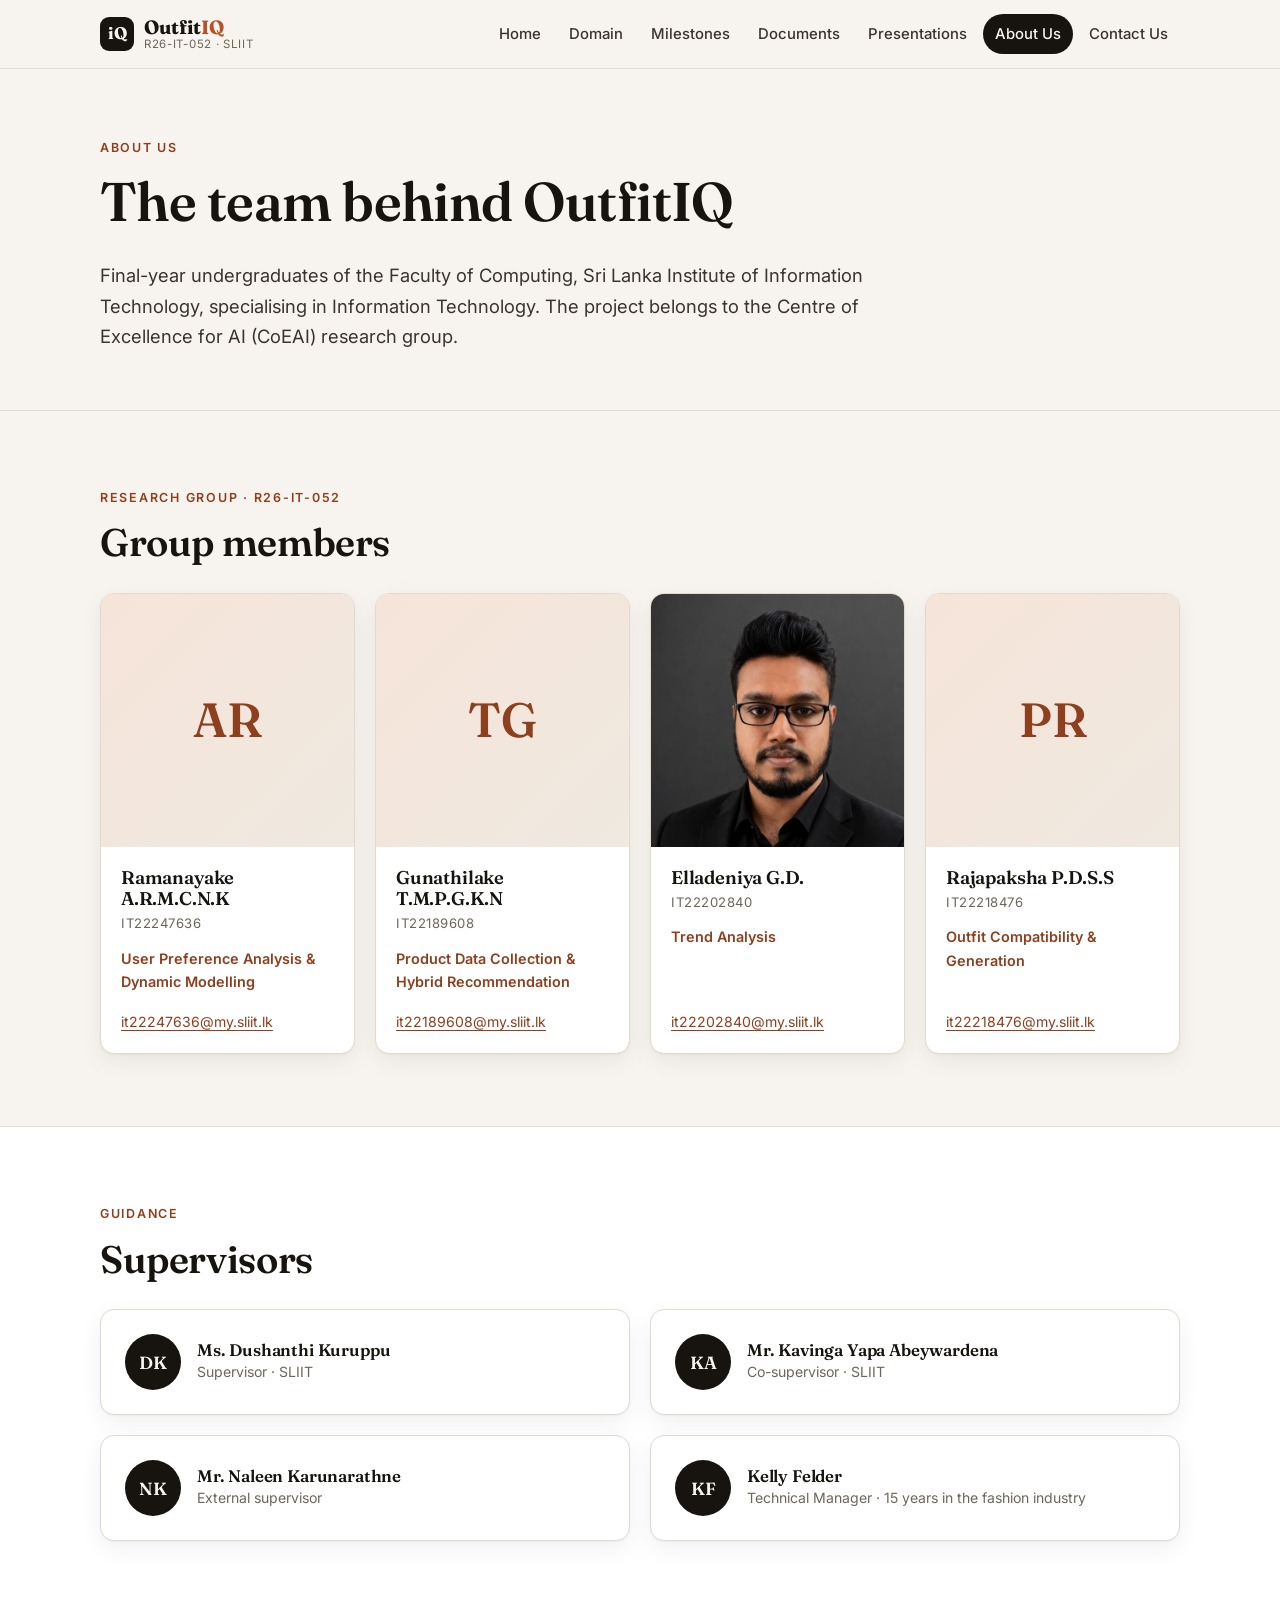
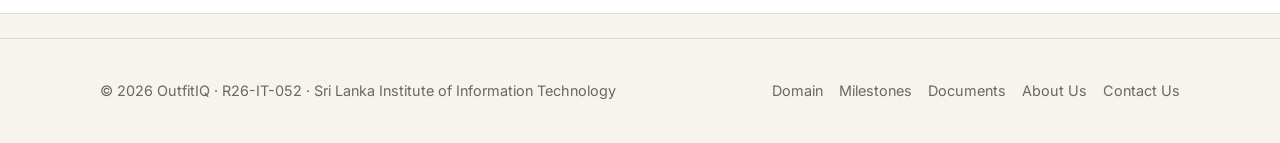
==== about.html @ b7eb4478 "Add OutfitIQ project website Static 7-page site for R26-IT-052: Home, Domain, Milestones, Documents," ====
<!doctype html>
<html lang="en">
<head>
  <meta charset="utf-8">
  <meta name="viewport" content="width=device-width, initial-scale=1">
  <title>About Us | OutfitIQ R26-IT-052</title>
  <meta name="description" content="The OutfitIQ research team (R26-IT-052) and supervisors at the Sri Lanka Institute of Information Technology.">
  <link rel="preconnect" href="https://fonts.googleapis.com">
  <link rel="preconnect" href="https://fonts.gstatic.com" crossorigin>
  <link href="https://fonts.googleapis.com/css2?family=Fraunces:ital,opsz,wght@0,9..144,500;0,9..144,600;0,9..144,700;1,9..144,500&family=Inter:wght@400;500;600&display=swap" rel="stylesheet">
  <link rel="stylesheet" href="assets/css/style.css">
</head>
<body>
  <a class="skip-link" href="#main">Skip to content</a>

  <header class="site-header">
    <nav class="container nav" aria-label="Main">
      <a class="brand" href="index.html">
        <span class="brand-mark" aria-hidden="true">iQ</span>
        <span class="brand-text"><span class="brand-name">Outfit<em>IQ</em></span><span class="brand-id">R26-IT-052 · SLIIT</span></span>
      </a>
      <button class="nav-toggle" type="button" aria-label="Open menu" aria-expanded="false" aria-controls="nav-links">
        <svg width="20" height="20" viewBox="0 0 24 24" fill="none" stroke="currentColor" stroke-width="2" stroke-linecap="round"><path d="M4 7h16M4 12h16M4 17h16"/></svg>
      </button>
      <ul class="nav-links" id="nav-links">
        <li><a href="index.html">Home</a></li>
        <li><a href="domain.html">Domain</a></li>
        <li><a href="milestones.html">Milestones</a></li>
        <li><a href="documents.html">Documents</a></li>
        <li><a href="presentations.html">Presentations</a></li>
        <li><a href="about.html" aria-current="page">About Us</a></li>
        <li><a href="contact.html">Contact Us</a></li>
      </ul>
    </nav>
  </header>

  <main id="main">
    <section class="page-hero">
      <div class="container">
        <span class="eyebrow">About us</span>
        <h1>The team behind OutfitIQ</h1>
        <p class="lead">Final-year undergraduates of the Faculty of Computing, Sri Lanka Institute of Information Technology, specialising in Information Technology. The project belongs to the Centre of Excellence for AI (CoEAI) research group.</p>
      </div>
    </section>

    <section class="section">
      <div class="container">
        <span class="eyebrow">Research group · R26-IT-052</span>
        <h2 style="margin-bottom:28px">Group members</h2>
        <div class="grid grid-4">
          <!-- To add a photo: put it in assets/img/team/ and replace the member-initials span with
               <img src="assets/img/team/FILE.jpg" alt="Photo of NAME" width="600" height="600" loading="lazy"> -->
          <article class="card member">
            <div class="member-photo"><span class="member-initials" aria-hidden="true">AR</span></div>
            <div class="member-body">
              <h3>Ramanayake A.R.M.C.N.K</h3>
              <span class="member-id">IT22247636</span>
              <span class="member-role">User Preference Analysis &amp; Dynamic Modelling</span>
              <a href="mailto:it22247636@my.sliit.lk">it22247636@my.sliit.lk</a>
            </div>
          </article>
          <article class="card member">
            <div class="member-photo"><span class="member-initials" aria-hidden="true">TG</span></div>
            <div class="member-body">
              <h3>Gunathilake T.M.P.G.K.N</h3>
              <span class="member-id">IT22189608</span>
              <span class="member-role">Product Data Collection &amp; Hybrid Recommendation</span>
              <a href="mailto:it22189608@my.sliit.lk">it22189608@my.sliit.lk</a>
            </div>
          </article>
          <article class="card member">
            <div class="member-photo"><img src="assets/img/team/it22202840.jpg" alt="Photo of G.D. Elladeniya" width="600" height="600" loading="lazy"></div>
            <div class="member-body">
              <h3>Elladeniya G.D.</h3>
              <span class="member-id">IT22202840</span>
              <span class="member-role">Trend Analysis</span>
              <a href="mailto:it22202840@my.sliit.lk">it22202840@my.sliit.lk</a>
            </div>
          </article>
          <article class="card member">
            <div class="member-photo"><span class="member-initials" aria-hidden="true">PR</span></div>
            <div class="member-body">
              <h3>Rajapaksha P.D.S.S</h3>
              <span class="member-id">IT22218476</span>
              <span class="member-role">Outfit Compatibility &amp; Generation</span>
              <a href="mailto:it22218476@my.sliit.lk">it22218476@my.sliit.lk</a>
            </div>
          </article>
        </div>
      </div>
    </section>

    <section class="section section-alt">
      <div class="container">
        <span class="eyebrow">Guidance</span>
        <h2 style="margin-bottom:28px">Supervisors</h2>
        <div class="grid grid-2">
          <div class="card supervisor">
            <span class="avatar" aria-hidden="true">DK</span>
            <div><h3>Ms. Dushanthi Kuruppu</h3><p>Supervisor · SLIIT</p></div>
          </div>
          <div class="card supervisor">
            <span class="avatar" aria-hidden="true">KA</span>
            <div><h3>Mr. Kavinga Yapa Abeywardena</h3><p>Co-supervisor · SLIIT</p></div>
          </div>
          <div class="card supervisor">
            <span class="avatar" aria-hidden="true">NK</span>
            <div><h3>Mr. Naleen Karunarathne</h3><p>External supervisor</p></div>
          </div>
          <div class="card supervisor">
            <span class="avatar" aria-hidden="true">KF</span>
            <div><h3>Kelly Felder</h3><p>Technical Manager · 15 years in the fashion industry</p></div>
          </div>
        </div>
      </div>
    </section>
  </main>

  <footer class="site-footer">
    <div class="container footer-grid">
      <div>© 2026 OutfitIQ · R26-IT-052 · Sri Lanka Institute of Information Technology</div>
      <ul class="footer-links">
        <li><a href="domain.html">Domain</a></li>
        <li><a href="milestones.html">Milestones</a></li>
        <li><a href="documents.html">Documents</a></li>
        <li><a href="about.html">About Us</a></li>
        <li><a href="contact.html">Contact Us</a></li>
      </ul>
    </div>
  </footer>

  <script src="assets/js/main.js"></script>
</body>
</html>
---- assets/css/style.css ----
/* OutfitIQ — R26-IT-052 project website */

:root {
  --paper: #f7f4ef;
  --paper-2: #efe9e0;
  --card: #ffffff;
  --ink: #17140f;
  --ink-2: #3a342c;
  --muted: #6e665b;
  --line: #e2dacd;
  --accent: #b4532a;
  --accent-ink: #8e3f1e;
  --accent-soft: #f6e4d9;
  --ok: #2f6b4a;
  --ok-soft: #e1efe6;
  --wait: #8a6a12;
  --wait-soft: #f6eccd;

  --serif: "Fraunces", Georgia, "Times New Roman", serif;
  --sans: "Inter", system-ui, -apple-system, "Segoe UI", Roboto, sans-serif;

  --radius: 14px;
  --shadow: 0 1px 2px rgba(23, 20, 15, .04), 0 8px 24px rgba(23, 20, 15, .06);
  --max: 1120px;
}

*, *::before, *::after { box-sizing: border-box; }

html { scroll-behavior: smooth; }

body {
  margin: 0;
  background: var(--paper);
  color: var(--ink);
  font-family: var(--sans);
  font-size: 16px;
  line-height: 1.65;
  -webkit-font-smoothing: antialiased;
}

img { max-width: 100%; display: block; }

a { color: var(--accent-ink); text-underline-offset: 3px; }
a:hover { color: var(--accent); }

h1, h2, h3, h4 {
  font-family: var(--serif);
  font-weight: 600;
  line-height: 1.15;
  letter-spacing: -.01em;
  margin: 0 0 .5em;
}
h1 { font-size: clamp(2.4rem, 6vw, 4.2rem); }
h2 { font-size: clamp(1.7rem, 3.4vw, 2.4rem); }
h3 { font-size: 1.25rem; }
p { margin: 0 0 1em; }

.container { width: 100%; max-width: var(--max); margin: 0 auto; padding: 0 20px; }

.skip-link {
  position: absolute; left: -999px; top: 8px;
  background: var(--ink); color: #fff; padding: 8px 14px; border-radius: 8px; z-index: 100;
}
.skip-link:focus { left: 8px; }

:focus-visible { outline: 2px solid var(--accent); outline-offset: 3px; border-radius: 4px; }

/* ---------- Header / nav ---------- */

.site-header {
  position: sticky; top: 0; z-index: 50;
  background: rgba(247, 244, 239, .9);
  backdrop-filter: saturate(140%) blur(10px);
  border-bottom: 1px solid var(--line);
}
.nav {
  display: flex; align-items: center; justify-content: space-between;
  height: 68px; gap: 16px;
}
.brand { display: flex; align-items: center; gap: 10px; text-decoration: none; color: var(--ink); }
.brand-mark {
  width: 34px; height: 34px; border-radius: 9px;
  background: var(--ink); color: var(--paper);
  display: grid; place-items: center;
  font-family: var(--serif); font-weight: 700; font-size: 1.05rem;
}
.brand-text { display: flex; flex-direction: column; line-height: 1.1; }
.brand-name { font-family: var(--serif); font-weight: 700; font-size: 1.2rem; }
.brand-name em { font-style: normal; color: var(--accent); }
.brand-id { font-size: .72rem; color: var(--muted); letter-spacing: .06em; }

.nav-links { display: flex; gap: 4px; list-style: none; margin: 0; padding: 0; }
.nav-links a {
  display: block; padding: 8px 12px; border-radius: 999px;
  color: var(--ink-2); text-decoration: none; font-size: .93rem; font-weight: 500;
}
.nav-links a:hover { background: var(--paper-2); color: var(--ink); }
.nav-links a[aria-current="page"] { background: var(--ink); color: var(--paper); }

.nav-toggle {
  display: none; background: none; border: 1px solid var(--line); border-radius: 10px;
  width: 42px; height: 42px; cursor: pointer; color: var(--ink);
}
.nav-toggle svg { margin: auto; }

@media (max-width: 920px) {
  .nav-toggle { display: grid; place-items: center; }
  .nav-links {
    position: absolute; top: 68px; left: 0; right: 0;
    flex-direction: column; gap: 2px; padding: 10px 16px 16px;
    background: var(--paper); border-bottom: 1px solid var(--line);
    display: none;
  }
  .nav-links.open { display: flex; }
  .nav-links a { padding: 12px 14px; border-radius: 10px; }
}

/* ---------- Generic sections ---------- */

main { display: block; }
.section { padding: 72px 0; }
.section-tight { padding: 48px 0; }
.section-alt { background: var(--card); border-top: 1px solid var(--line); border-bottom: 1px solid var(--line); }

.eyebrow {
  display: inline-block; font-size: .78rem; font-weight: 600; letter-spacing: .14em;
  text-transform: uppercase; color: var(--accent-ink); margin-bottom: 12px;
}
.lead { font-size: 1.15rem; color: var(--ink-2); max-width: 64ch; }
.muted { color: var(--muted); }

.page-hero { padding: 64px 0 40px; border-bottom: 1px solid var(--line); }
.page-hero h1 { font-size: clamp(2.2rem, 5vw, 3.4rem); }

.grid { display: grid; gap: 20px; }
.grid-2 { grid-template-columns: repeat(2, minmax(0, 1fr)); }
.grid-3 { grid-template-columns: repeat(3, minmax(0, 1fr)); }
.grid-4 { grid-template-columns: repeat(4, minmax(0, 1fr)); }
@media (max-width: 920px) { .grid-3, .grid-4 { grid-template-columns: repeat(2, minmax(0, 1fr)); } }
@media (max-width: 620px) { .grid-2, .grid-3, .grid-4 { grid-template-columns: 1fr; } }

.card {
  background: var(--card); border: 1px solid var(--line); border-radius: var(--radius);
  padding: 24px; box-shadow: var(--shadow);
}
.card h3 { margin-bottom: .4em; }
.card p:last-child { margin-bottom: 0; }

.btn {
  display: inline-flex; align-items: center; gap: 8px;
  padding: 12px 20px; border-radius: 999px; border: 1px solid var(--ink);
  background: var(--ink); color: var(--paper); text-decoration: none;
  font-weight: 600; font-size: .95rem; cursor: pointer; font-family: inherit;
}
.btn:hover { background: var(--accent); border-color: var(--accent); color: #fff; }
.btn-ghost { background: transparent; color: var(--ink); }
.btn-ghost:hover { background: var(--ink); border-color: var(--ink); color: var(--paper); }
.btn[aria-disabled="true"] {
  background: var(--paper-2); border-color: var(--line); color: var(--muted); cursor: not-allowed;
}

.badge {
  display: inline-block; padding: 3px 10px; border-radius: 999px;
  font-size: .75rem; font-weight: 600; letter-spacing: .02em;
}
.badge-ok { background: var(--ok-soft); color: var(--ok); }
.badge-wait { background: var(--wait-soft); color: var(--wait); }
.badge-accent { background: var(--accent-soft); color: var(--accent-ink); }

/* ---------- Home ---------- */

.hero { padding: 80px 0 64px; position: relative; overflow: hidden; }
.hero-grid { display: grid; grid-template-columns: 1.15fr .85fr; gap: 48px; align-items: center; }
.hero h1 { margin-bottom: .25em; }
.hero h1 em { font-style: italic; color: var(--accent); font-weight: 500; }
.hero-sub { font-family: var(--serif); font-size: 1.3rem; color: var(--ink-2); margin-bottom: 1em; max-width: 34ch; }
.hero-actions { display: flex; flex-wrap: wrap; gap: 12px; margin-top: 28px; }
.hero-meta { display: flex; flex-wrap: wrap; gap: 8px; margin-top: 24px; }

.engine-stack { display: grid; gap: 12px; }
.engine-pill {
  display: flex; align-items: center; gap: 14px;
  background: var(--card); border: 1px solid var(--line); border-radius: 16px;
  padding: 14px 16px; box-shadow: var(--shadow);
}
.engine-pill:nth-child(2) { margin-left: 28px; }
.engine-pill:nth-child(3) { margin-left: 56px; }
.engine-pill:nth-child(4) { margin-left: 28px; }
.engine-icon {
  flex: none; width: 44px; height: 44px; border-radius: 12px;
  display: grid; place-items: center; background: var(--accent-soft); color: var(--accent-ink);
}
.engine-pill strong { display: block; font-size: .98rem; }
.engine-pill span { font-size: .84rem; color: var(--muted); }

@media (max-width: 920px) {
  .hero-grid { grid-template-columns: 1fr; }
  .engine-pill:nth-child(n) { margin-left: 0; }
}

.stats { display: grid; grid-template-columns: repeat(4, minmax(0, 1fr)); gap: 0; border: 1px solid var(--line); border-radius: var(--radius); background: var(--card); overflow: hidden; }
.stat { padding: 24px; border-right: 1px solid var(--line); }
.stat:last-child { border-right: 0; }
.stat-value { font-family: var(--serif); font-size: 2.1rem; font-weight: 600; line-height: 1; }
.stat-label { font-size: .86rem; color: var(--muted); margin-top: 8px; }
@media (max-width: 820px) {
  .stats { grid-template-columns: repeat(2, minmax(0, 1fr)); }
  .stat:nth-child(2) { border-right: 0; }
  .stat:nth-child(-n+2) { border-bottom: 1px solid var(--line); }
}

.engine-card .num {
  font-family: var(--serif); font-size: .9rem; color: var(--accent-ink);
  font-weight: 600; margin-bottom: 10px; display: block;
}
.engine-card .owner { font-size: .84rem; color: var(--muted); border-top: 1px solid var(--line); padding-top: 12px; margin-top: 16px; }

.figure { background: var(--card); border: 1px solid var(--line); border-radius: var(--radius); padding: 16px; box-shadow: var(--shadow); }
.figure img { width: 100%; height: auto; border-radius: 8px; }
.figure figcaption { font-size: .86rem; color: var(--muted); margin-top: 10px; text-align: center; }
.figure a { display: block; }

/* ---------- Domain ---------- */

.domain-layout { display: grid; grid-template-columns: 220px minmax(0, 1fr); gap: 48px; }
.toc { position: sticky; top: 92px; align-self: start; }
.toc ol { list-style: none; margin: 0; padding: 0; border-left: 2px solid var(--line); }
.toc a {
  display: block; padding: 7px 0 7px 16px; margin-left: -2px; border-left: 2px solid transparent;
  color: var(--muted); text-decoration: none; font-size: .93rem;
}
.toc a:hover, .toc a.active { color: var(--ink); border-left-color: var(--accent); }
@media (max-width: 920px) {
  .domain-layout { grid-template-columns: minmax(0, 1fr); gap: 24px; }
  .toc { position: static; }
  .toc ol { display: flex; flex-wrap: wrap; gap: 8px; border-left: 0; }
  .toc a { border: 1px solid var(--line); border-radius: 999px; padding: 6px 14px; margin: 0; background: var(--card); }
}

.domain-section { padding: 8px 0 48px; scroll-margin-top: 90px; }
.domain-section + .domain-section { border-top: 1px solid var(--line); padding-top: 48px; }
.domain-section h2 { display: flex; align-items: baseline; gap: 14px; }
.domain-section h2 .idx { font-size: 1rem; color: var(--accent-ink); font-family: var(--sans); font-weight: 600; }
.domain-section h3 { margin-top: 1.4em; }

.callout {
  border-left: 3px solid var(--accent); background: var(--accent-soft);
  padding: 18px 22px; border-radius: 0 var(--radius) var(--radius) 0; margin: 20px 0;
}
.callout p:last-child { margin-bottom: 0; }

.formula {
  font-family: "Cambria Math", "Times New Roman", serif; font-size: 1.05rem;
  background: var(--paper-2); border: 1px solid var(--line); border-radius: 10px;
  padding: 12px 16px; margin: 12px 0 16px; overflow-x: auto; white-space: nowrap;
}

.table-wrap { overflow-x: auto; border: 1px solid var(--line); border-radius: var(--radius); background: var(--card); margin: 16px 0; }
table { width: 100%; border-collapse: collapse; font-size: .93rem; }
th, td { text-align: left; padding: 12px 16px; border-bottom: 1px solid var(--line); vertical-align: top; }
th { background: var(--paper-2); font-weight: 600; font-size: .84rem; text-transform: uppercase; letter-spacing: .04em; color: var(--ink-2); }
tr:last-child td { border-bottom: 0; }
td.num { font-variant-numeric: tabular-nums; font-weight: 600; white-space: nowrap; }

.list-check { list-style: none; padding: 0; margin: 0 0 1em; }
.list-check li { position: relative; padding-left: 28px; margin-bottom: 10px; }
.list-check li::before {
  content: ""; position: absolute; left: 4px; top: .55em; width: 9px; height: 9px;
  border-radius: 50%; background: var(--accent);
}

.tech-group h3 { font-size: 1rem; font-family: var(--sans); font-weight: 600; margin-bottom: 10px; }
.chips { display: flex; flex-wrap: wrap; gap: 8px; }
.chip {
  padding: 6px 12px; border-radius: 999px; border: 1px solid var(--line);
  background: var(--card); font-size: .86rem;
}

.refs { font-size: .88rem; color: var(--ink-2); padding-left: 1.4em; }
.refs li { margin-bottom: 8px; }

/* ---------- Milestones ---------- */

.ms-layout { display: grid; grid-template-columns: minmax(0, 1fr) 280px; gap: 48px; align-items: start; }
@media (max-width: 920px) { .ms-layout { grid-template-columns: 1fr; } }

.picker { display: flex; flex-wrap: wrap; align-items: center; gap: 12px; margin-bottom: 28px; }
.picker label { font-weight: 600; }
.select {
  appearance: none; -webkit-appearance: none;
  font: inherit; font-weight: 500; color: var(--ink);
  padding: 12px 44px 12px 16px; min-width: 280px; max-width: 100%;
  border: 1px solid var(--ink); border-radius: 12px; background-color: var(--card);
  background-image: url("data:image/svg+xml,%3Csvg xmlns='http://www.w3.org/2000/svg' width='12' height='8' viewBox='0 0 12 8'%3E%3Cpath d='M1 1l5 5 5-5' fill='none' stroke='%2317140f' stroke-width='2'/%3E%3C/svg%3E");
  background-repeat: no-repeat; background-position: right 16px center; cursor: pointer;
}

.milestone-panel[hidden] { display: none; }
.milestone-panel .card { padding: 32px; }
.ms-head { display: flex; flex-wrap: wrap; justify-content: space-between; gap: 16px; align-items: flex-start; margin-bottom: 20px; }
.ms-facts { display: grid; grid-template-columns: repeat(3, minmax(0, 1fr)); gap: 12px; margin: 20px 0; }
.ms-fact { background: var(--paper); border: 1px solid var(--line); border-radius: 12px; padding: 14px 16px; }
.ms-fact dt { font-size: .78rem; color: var(--muted); text-transform: uppercase; letter-spacing: .06em; }
.ms-fact dd { margin: 4px 0 0; font-weight: 600; font-size: 1.05rem; }
@media (max-width: 620px) { .ms-facts { grid-template-columns: 1fr; } }

.timeline { list-style: none; padding: 0; margin: 0; position: relative; }
.timeline::before { content: ""; position: absolute; left: 11px; top: 6px; bottom: 6px; width: 2px; background: var(--line); }
.timeline li { position: relative; padding: 0 0 22px 40px; }
.timeline li::before {
  content: ""; position: absolute; left: 4px; top: 6px; width: 16px; height: 16px;
  border-radius: 50%; background: var(--card); border: 2px solid var(--line);
}
.timeline li.done::before { background: var(--ok); border-color: var(--ok); }
.timeline li.next::before { background: var(--accent); border-color: var(--accent); }
.timeline button {
  background: none; border: 0; padding: 0; font: inherit; font-weight: 600; color: var(--ink);
  cursor: pointer; text-align: left;
}
.timeline button:hover { color: var(--accent-ink); }
.timeline .when { display: block; font-size: .86rem; color: var(--muted); }

/* ---------- Documents / slides ---------- */

.doc-list { display: grid; gap: 12px; }
.doc {
  display: grid; grid-template-columns: auto minmax(0, 1fr) auto; gap: 18px; align-items: center;
  background: var(--card); border: 1px solid var(--line); border-radius: var(--radius); padding: 18px 20px;
}
.doc-icon {
  width: 46px; height: 46px; border-radius: 12px; display: grid; place-items: center;
  background: var(--paper-2); color: var(--ink-2);
}
.doc h3 { font-family: var(--sans); font-size: 1rem; font-weight: 600; margin: 0 0 2px; }
.doc p { margin: 0; font-size: .88rem; color: var(--muted); }
.doc-actions { display: flex; align-items: center; gap: 12px; }
.doc-actions .btn { padding: 9px 16px; font-size: .88rem; }
@media (max-width: 620px) {
  .doc { grid-template-columns: auto minmax(0, 1fr); }
  .doc-actions { grid-column: 1 / -1; justify-content: space-between; }
}

.group-title { display: flex; align-items: baseline; justify-content: space-between; gap: 12px; margin: 40px 0 16px; }
.group-title:first-child { margin-top: 0; }
.group-title h2 { font-size: 1.5rem; margin: 0; }

/* ---------- About ---------- */

.member { text-align: left; padding: 0; overflow: hidden; display: flex; flex-direction: column; }
.member-photo { aspect-ratio: 1 / 1; background: var(--paper-2); position: relative; }
.member-photo img { width: 100%; height: 100%; object-fit: cover; }
.member-initials {
  position: absolute; inset: 0; display: grid; place-items: center;
  font-family: var(--serif); font-size: 3rem; font-weight: 600; color: var(--accent-ink);
  background: linear-gradient(135deg, var(--accent-soft), var(--paper-2));
}
.member-body { padding: 20px; display: flex; flex-direction: column; gap: 4px; flex: 1; }
.member-body h3 { font-size: 1.15rem; margin: 0; }
.member-id { font-size: .82rem; color: var(--muted); letter-spacing: .04em; }
.member-role { font-size: .9rem; color: var(--accent-ink); font-weight: 600; margin-top: 8px; }
.member-body a { font-size: .88rem; margin-top: auto; padding-top: 12px; word-break: break-all; }

.supervisor { display: flex; gap: 16px; align-items: center; }
.supervisor .avatar {
  flex: none; width: 56px; height: 56px; border-radius: 50%; display: grid; place-items: center;
  background: var(--ink); color: var(--paper); font-family: var(--serif); font-weight: 600; font-size: 1.1rem;
}
.supervisor h3 { font-size: 1.05rem; margin: 0; }
.supervisor p { margin: 0; font-size: .88rem; color: var(--muted); }

/* ---------- Contact ---------- */

.contact-grid { display: grid; grid-template-columns: .9fr 1.1fr; gap: 32px; align-items: start; }
@media (max-width: 860px) { .contact-grid { grid-template-columns: 1fr; } }
.contact-item { display: flex; gap: 14px; padding: 16px 0; border-bottom: 1px solid var(--line); }
.contact-item:last-child { border-bottom: 0; }
.contact-item .engine-icon { width: 40px; height: 40px; }
.contact-item strong { display: block; font-size: .82rem; text-transform: uppercase; letter-spacing: .06em; color: var(--muted); font-weight: 600; }

.form-row { display: grid; gap: 6px; margin-bottom: 16px; }
.form-row label { font-weight: 600; font-size: .9rem; }
.input, .textarea {
  font: inherit; color: var(--ink); width: 100%;
  padding: 12px 14px; border: 1px solid var(--line); border-radius: 10px; background: var(--paper);
}
.input:focus, .textarea:focus { outline: 2px solid var(--accent); outline-offset: 0; border-color: var(--accent); background: #fff; }
.textarea { min-height: 160px; resize: vertical; }
.form-note { font-size: .84rem; color: var(--muted); margin-top: 12px; }

/* ---------- Footer ---------- */

.site-footer { border-top: 1px solid var(--line); padding: 40px 0; margin-top: 24px; font-size: .9rem; color: var(--muted); }
.footer-grid { display: flex; flex-wrap: wrap; justify-content: space-between; gap: 20px; align-items: center; }
.footer-links { display: flex; flex-wrap: wrap; gap: 16px; list-style: none; padding: 0; margin: 0; }
.footer-links a { color: var(--muted); text-decoration: none; }
.footer-links a:hover { color: var(--ink); }

@media (prefers-reduced-motion: reduce) {
  html { scroll-behavior: auto; }
}
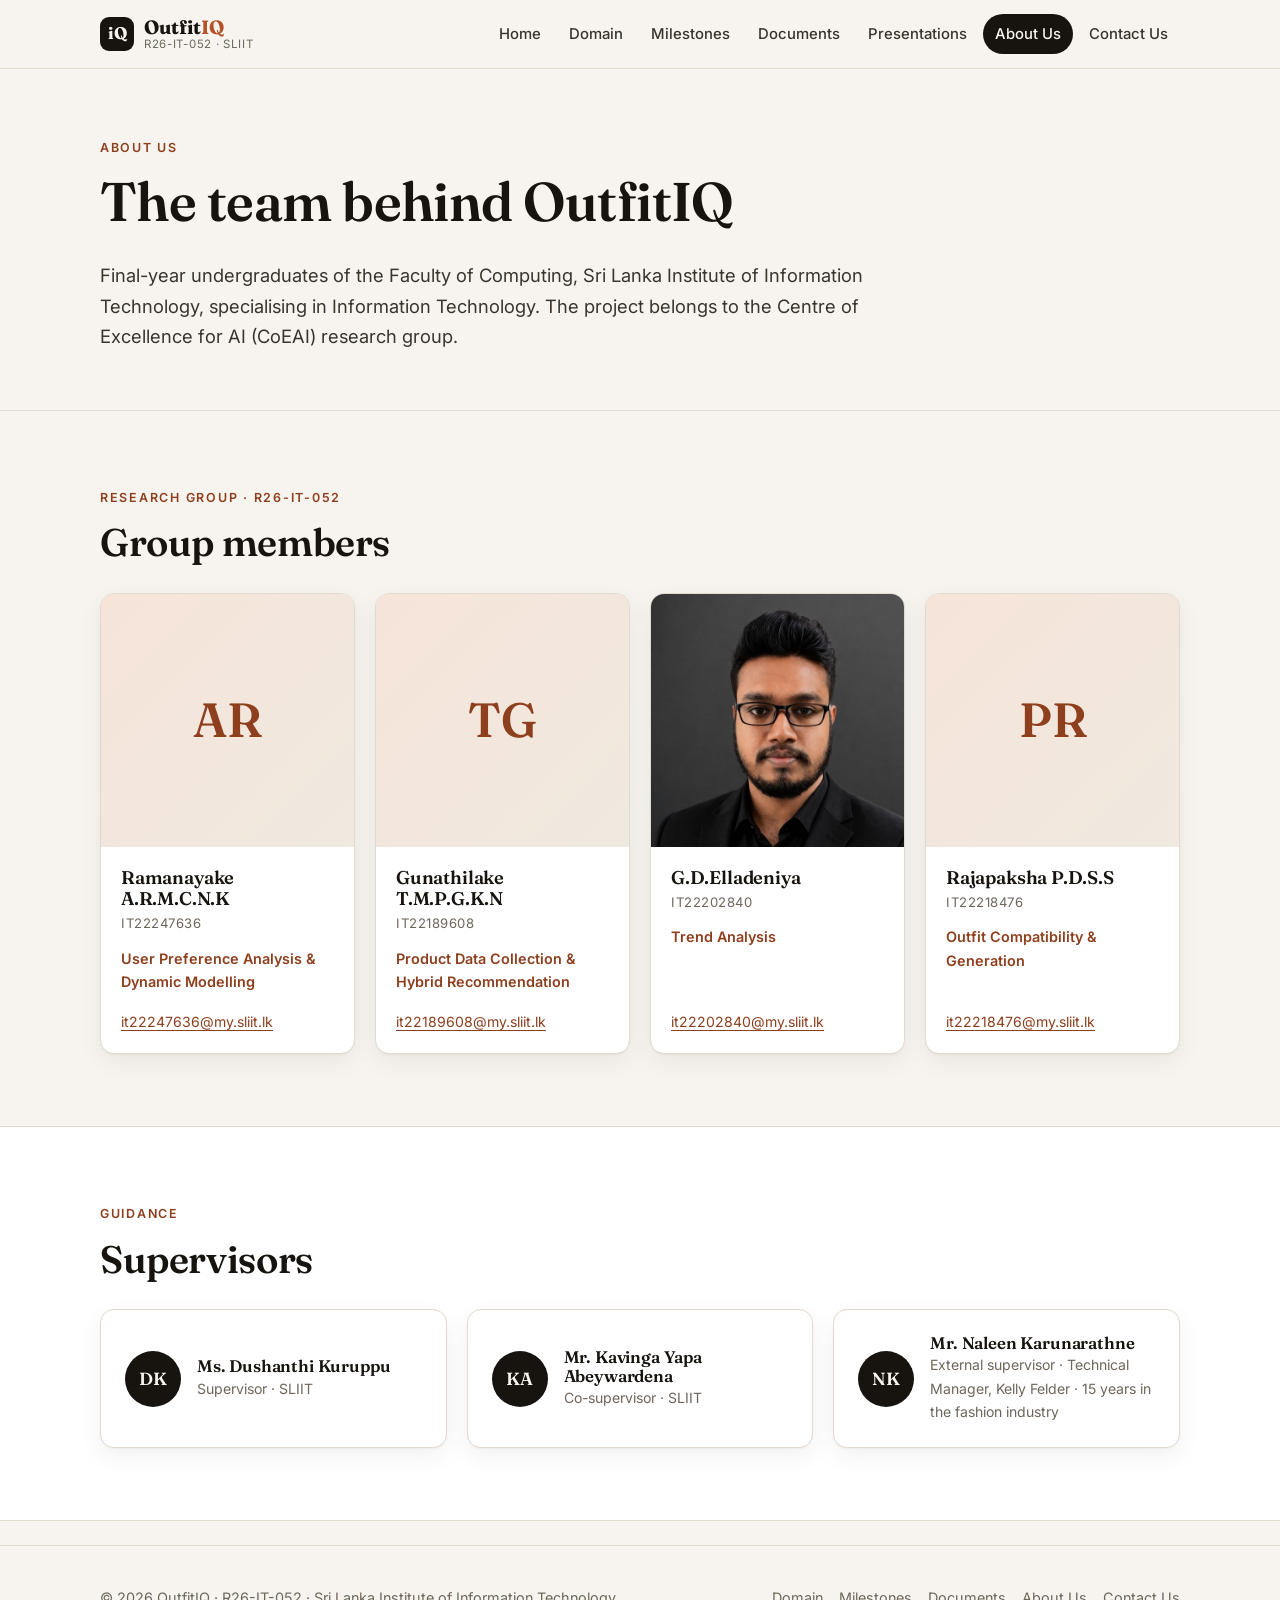
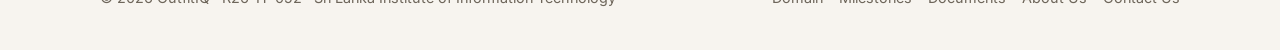
==== commit 153dd112: "Standardize names and update supervisor section Updated team/member references from “Elladeniya G.D." ====
--- a/about.html
+++ b/about.html
@@ -69,9 +69,9 @@
             </div>
           </article>
           <article class="card member">
-            <div class="member-photo"><img src="assets/img/team/it22202840.jpg" alt="Photo of G.D. Elladeniya" width="600" height="600" loading="lazy"></div>
+            <div class="member-photo"><img src="assets/img/team/it22202840.jpg" alt="Photo of G.D.Elladeniya" width="600" height="600" loading="lazy"></div>
             <div class="member-body">
-              <h3>Elladeniya G.D.</h3>
+              <h3>G.D.Elladeniya</h3>
               <span class="member-id">IT22202840</span>
               <span class="member-role">Trend Analysis</span>
               <a href="mailto:it22202840@my.sliit.lk">it22202840@my.sliit.lk</a>
@@ -94,7 +94,7 @@
       <div class="container">
         <span class="eyebrow">Guidance</span>
         <h2 style="margin-bottom:28px">Supervisors</h2>
-        <div class="grid grid-2">
+        <div class="grid grid-3">
           <div class="card supervisor">
             <span class="avatar" aria-hidden="true">DK</span>
             <div><h3>Ms. Dushanthi Kuruppu</h3><p>Supervisor · SLIIT</p></div>
@@ -105,11 +105,7 @@
           </div>
           <div class="card supervisor">
             <span class="avatar" aria-hidden="true">NK</span>
-            <div><h3>Mr. Naleen Karunarathne</h3><p>External supervisor</p></div>
-          </div>
-          <div class="card supervisor">
-            <span class="avatar" aria-hidden="true">KF</span>
-            <div><h3>Kelly Felder</h3><p>Technical Manager · 15 years in the fashion industry</p></div>
+            <div><h3>Mr. Naleen Karunarathne</h3><p>External supervisor · Technical Manager, Kelly Felder · 15 years in the fashion industry</p></div>
           </div>
         </div>
       </div>
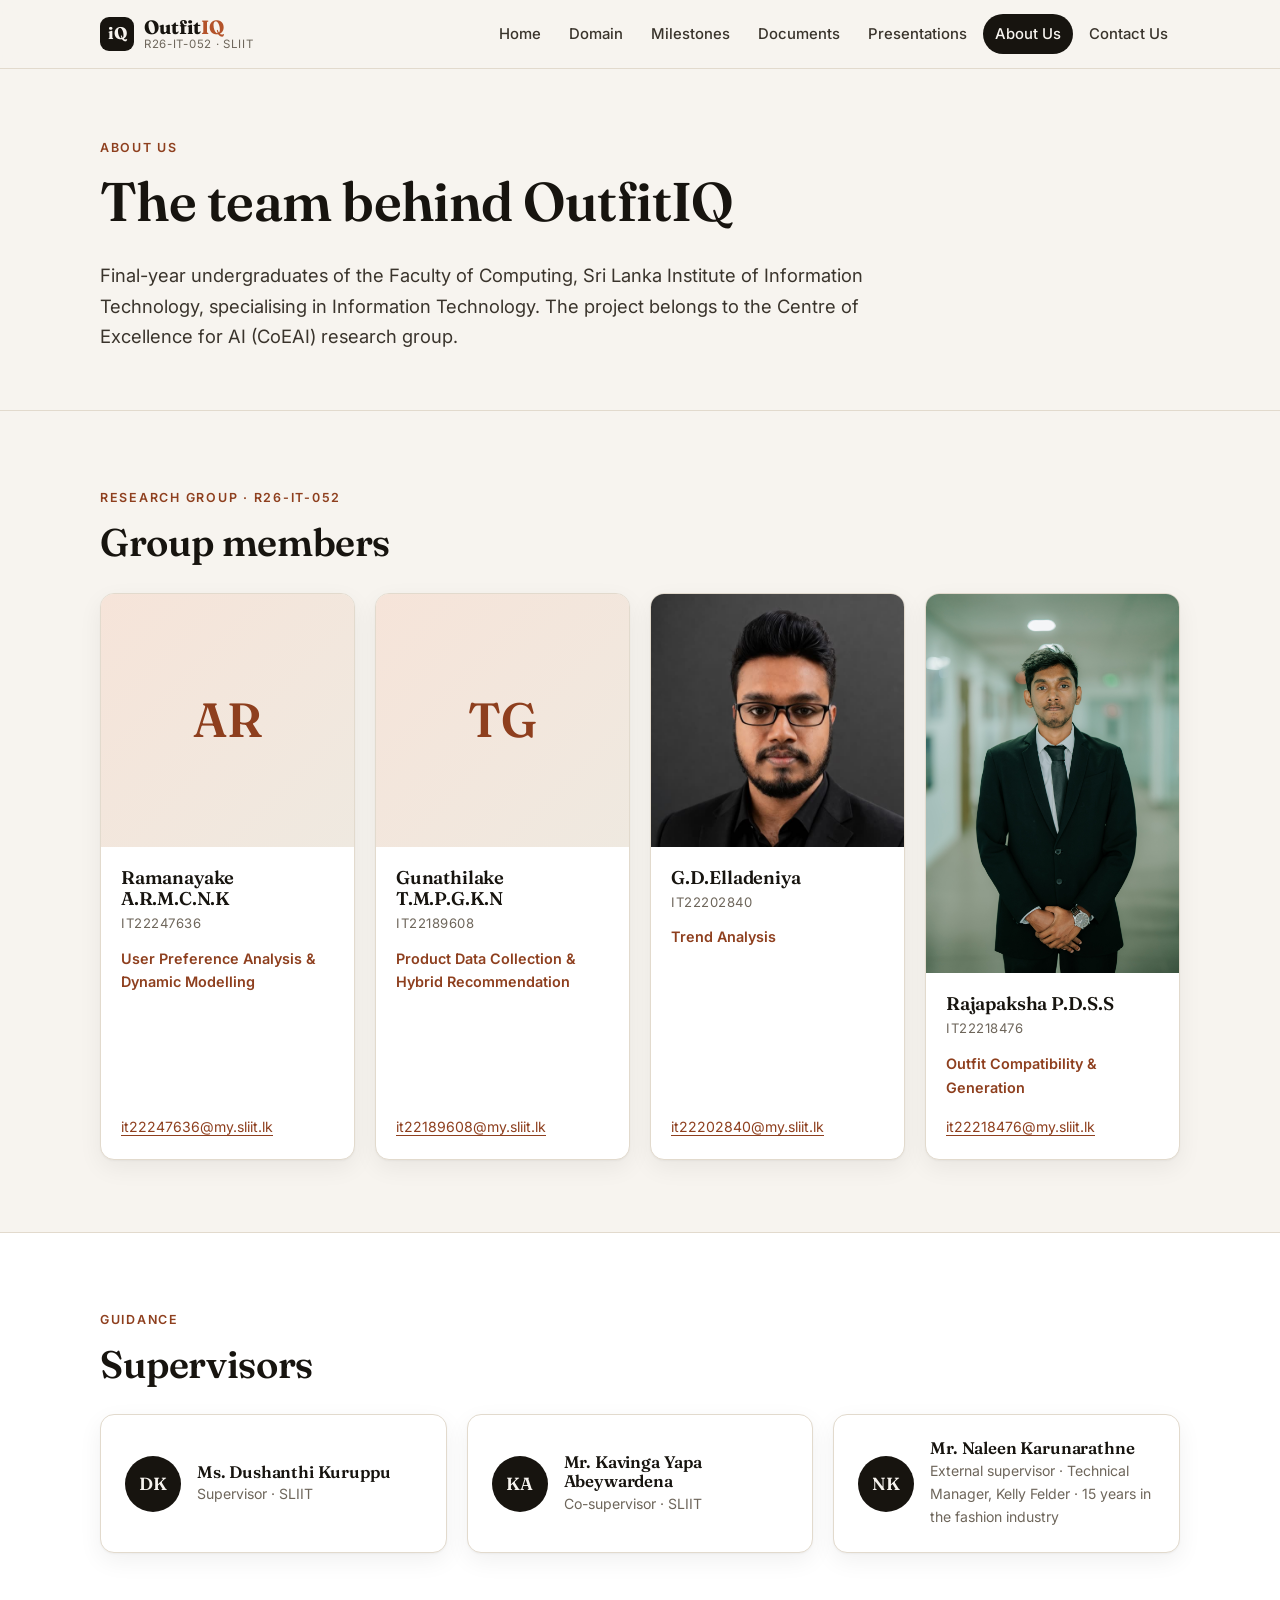
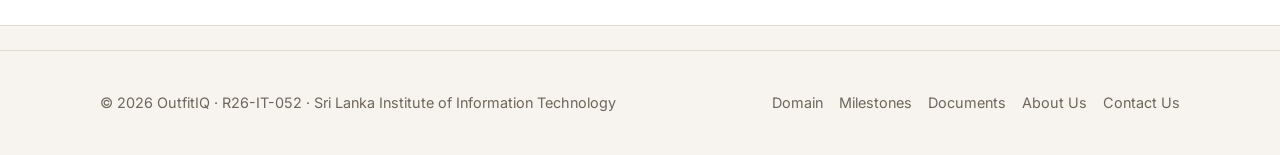
==== commit 062a5102: "Add photo for Rajapaksha P.D.S.S in about.html" ====
--- a/about.html
+++ b/about.html
@@ -78,7 +78,7 @@
             </div>
           </article>
           <article class="card member">
-            <div class="member-photo"><span class="member-initials" aria-hidden="true">PR</span></div>
+            <div class="member-photo"><img src="assets/img/team/it22218476.jpg" alt="Photo of Rajapaksha P.D.S.S" width="600" height="600" loading="lazy"></div>
             <div class="member-body">
               <h3>Rajapaksha P.D.S.S</h3>
               <span class="member-id">IT22218476</span>
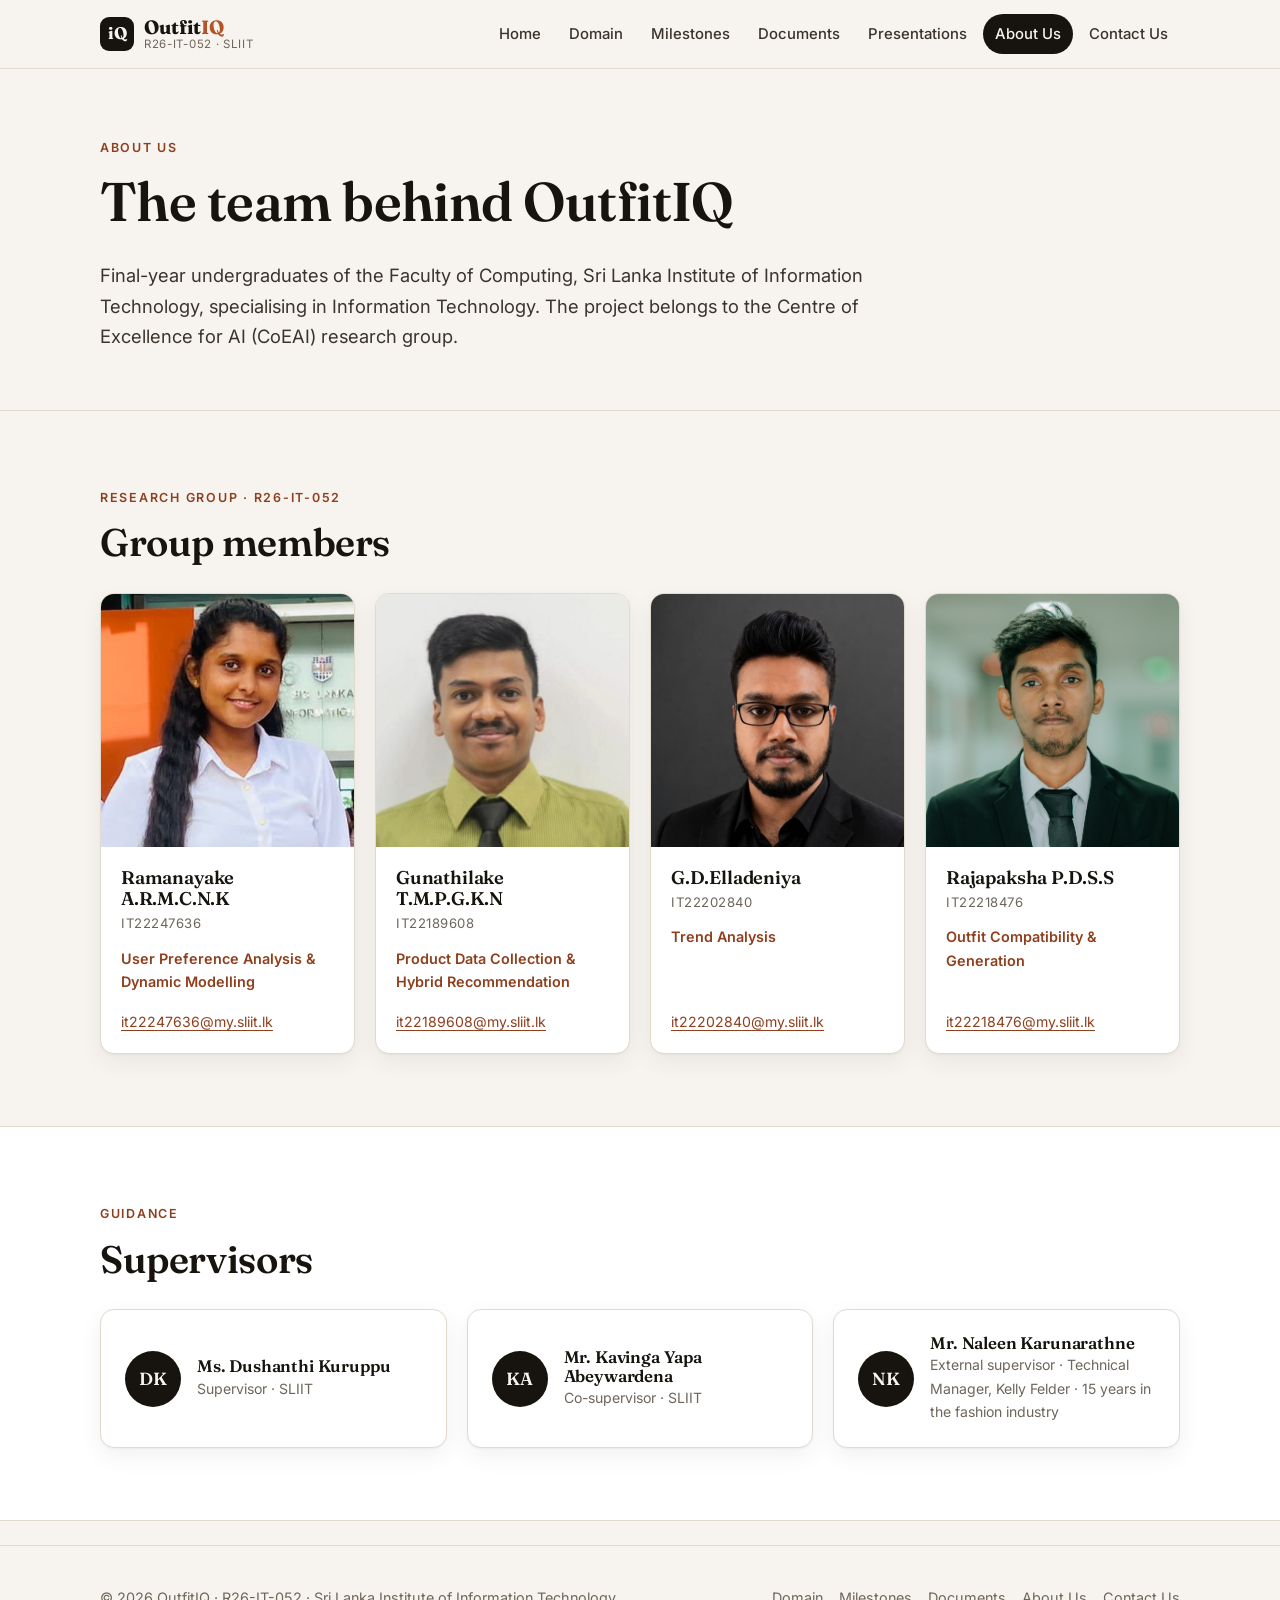
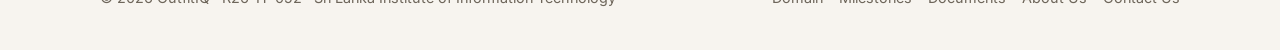
==== commit 9175566a: "Refactor code structure for improved readability and maintainability" ====
--- a/about.html
+++ b/about.html
@@ -51,7 +51,7 @@
           <!-- To add a photo: put it in assets/img/team/ and replace the member-initials span with
                <img src="assets/img/team/FILE.jpg" alt="Photo of NAME" width="600" height="600" loading="lazy"> -->
           <article class="card member">
-            <div class="member-photo"><span class="member-initials" aria-hidden="true">AR</span></div>
+            <div class="member-photo"><img src="assets/img/team/it22247636.jpeg" alt="Photo of Ramanayake A.R.M.C.N.K" width="600" height="600" loading="lazy"></div>
             <div class="member-body">
               <h3>Ramanayake A.R.M.C.N.K</h3>
               <span class="member-id">IT22247636</span>
@@ -60,7 +60,7 @@
             </div>
           </article>
           <article class="card member">
-            <div class="member-photo"><span class="member-initials" aria-hidden="true">TG</span></div>
+            <div class="member-photo"><img src="assets/img/team/it22189608.jpg" alt="Photo of Gunathilake T.M.P.G.K.N" width="600" height="600" loading="lazy"></div>
             <div class="member-body">
               <h3>Gunathilake T.M.P.G.K.N</h3>
               <span class="member-id">IT22189608</span>
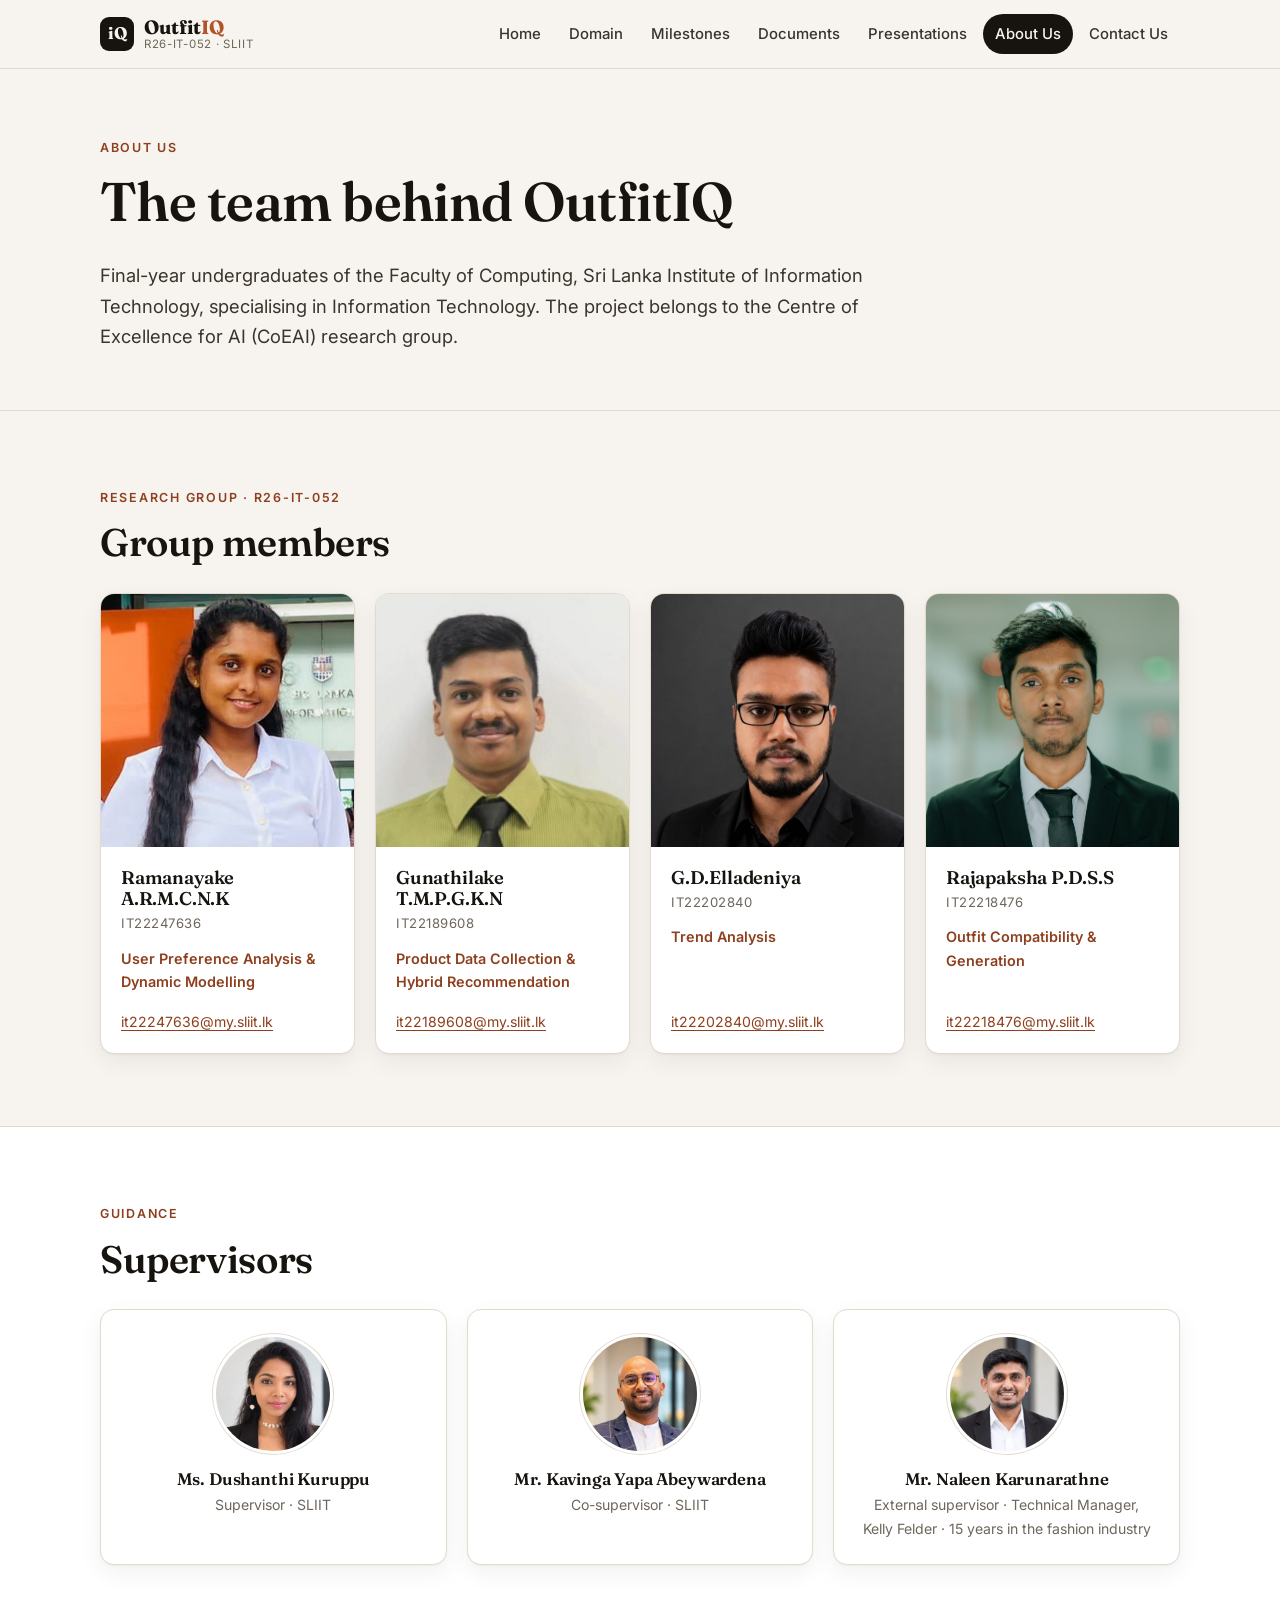
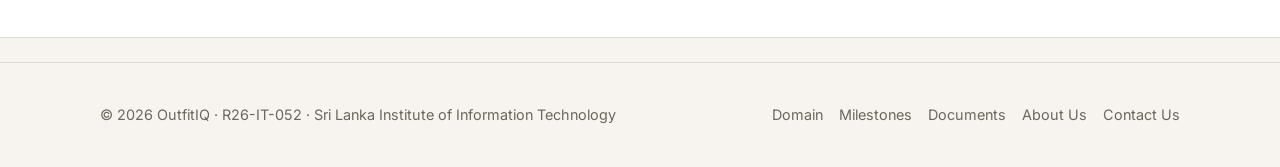
==== commit 3c312bab: "fix" ====
--- a/about.html
+++ b/about.html
@@ -96,15 +96,15 @@
         <h2 style="margin-bottom:28px">Supervisors</h2>
         <div class="grid grid-3">
           <div class="card supervisor">
-            <span class="avatar" aria-hidden="true">DK</span>
+            <img class="avatar" src="assets/img/supervisors/dushanthi-kuruppu.jpg" alt="Photo of Ms. Dushanthi Kuruppu" width="320" height="320" loading="lazy">
             <div><h3>Ms. Dushanthi Kuruppu</h3><p>Supervisor · SLIIT</p></div>
           </div>
           <div class="card supervisor">
-            <span class="avatar" aria-hidden="true">KA</span>
+            <img class="avatar" src="assets/img/supervisors/kavinga-abeywardena.jpg" alt="Photo of Mr. Kavinga Yapa Abeywardena" width="320" height="320" loading="lazy">
             <div><h3>Mr. Kavinga Yapa Abeywardena</h3><p>Co-supervisor · SLIIT</p></div>
           </div>
           <div class="card supervisor">
-            <span class="avatar" aria-hidden="true">NK</span>
+            <img class="avatar" src="assets/img/supervisors/naleen-karunarathne.jpg" alt="Photo of Mr. Naleen Karunarathne" width="320" height="320" loading="lazy">
             <div><h3>Mr. Naleen Karunarathne</h3><p>External supervisor · Technical Manager, Kelly Felder · 15 years in the fashion industry</p></div>
           </div>
         </div>
--- a/assets/css/style.css
+++ b/assets/css/style.css
@@ -360,12 +360,14 @@
 .member-role { font-size: .9rem; color: var(--accent-ink); font-weight: 600; margin-top: 8px; }
 .member-body a { font-size: .88rem; margin-top: auto; padding-top: 12px; word-break: break-all; }
 
-.supervisor { display: flex; gap: 16px; align-items: center; }
+.supervisor { display: flex; flex-direction: column; align-items: center; text-align: center; gap: 16px; }
 .supervisor .avatar {
-  flex: none; width: 56px; height: 56px; border-radius: 50%; display: grid; place-items: center;
-  background: var(--ink); color: var(--paper); font-family: var(--serif); font-weight: 600; font-size: 1.1rem;
-}
-.supervisor h3 { font-size: 1.05rem; margin: 0; }
+  flex: none; width: 120px; height: 120px; border-radius: 50%; object-fit: cover;
+  border: 3px solid var(--card); box-shadow: 0 0 0 1px var(--line);
+  display: grid; place-items: center;
+  background: var(--ink); color: var(--paper); font-family: var(--serif); font-weight: 600; font-size: 1.6rem;
+}
+.supervisor h3 { font-size: 1.05rem; margin: 0 0 4px; }
 .supervisor p { margin: 0; font-size: .88rem; color: var(--muted); }
 
 /* ---------- Contact ---------- */
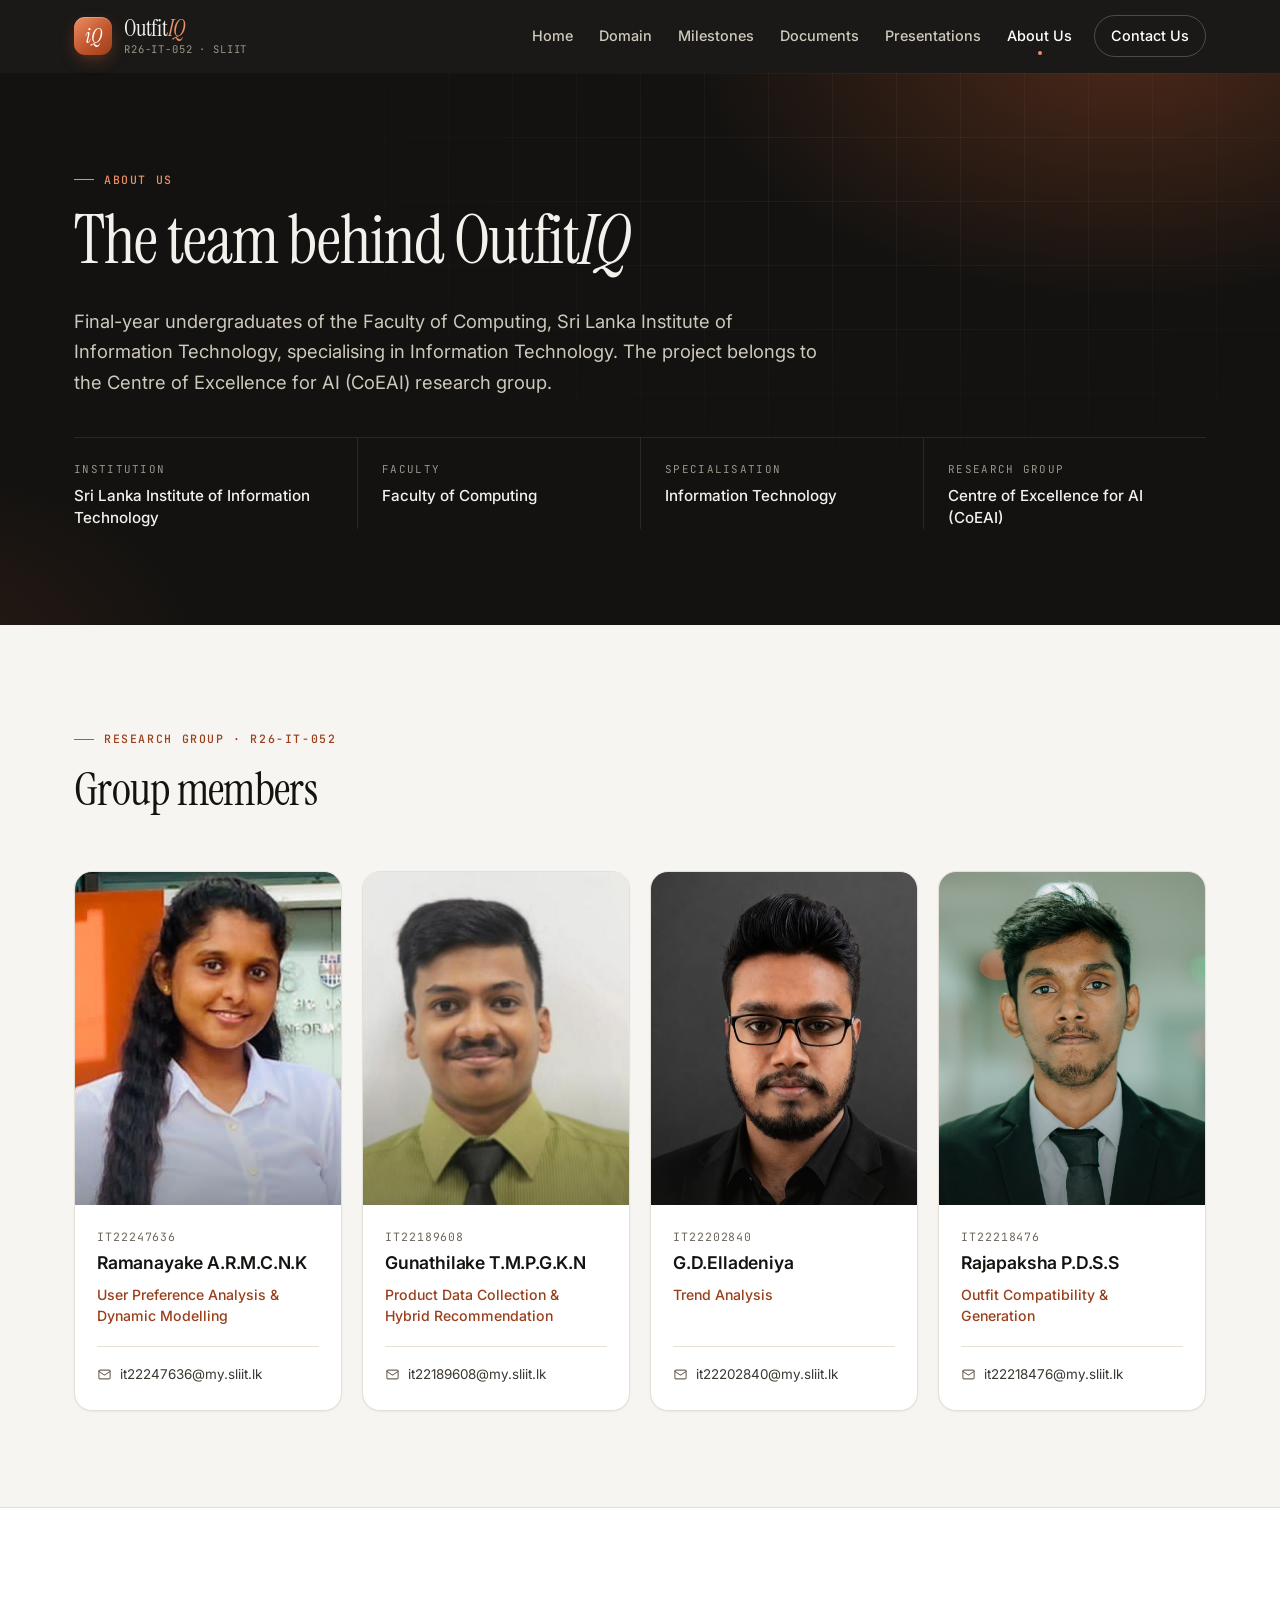
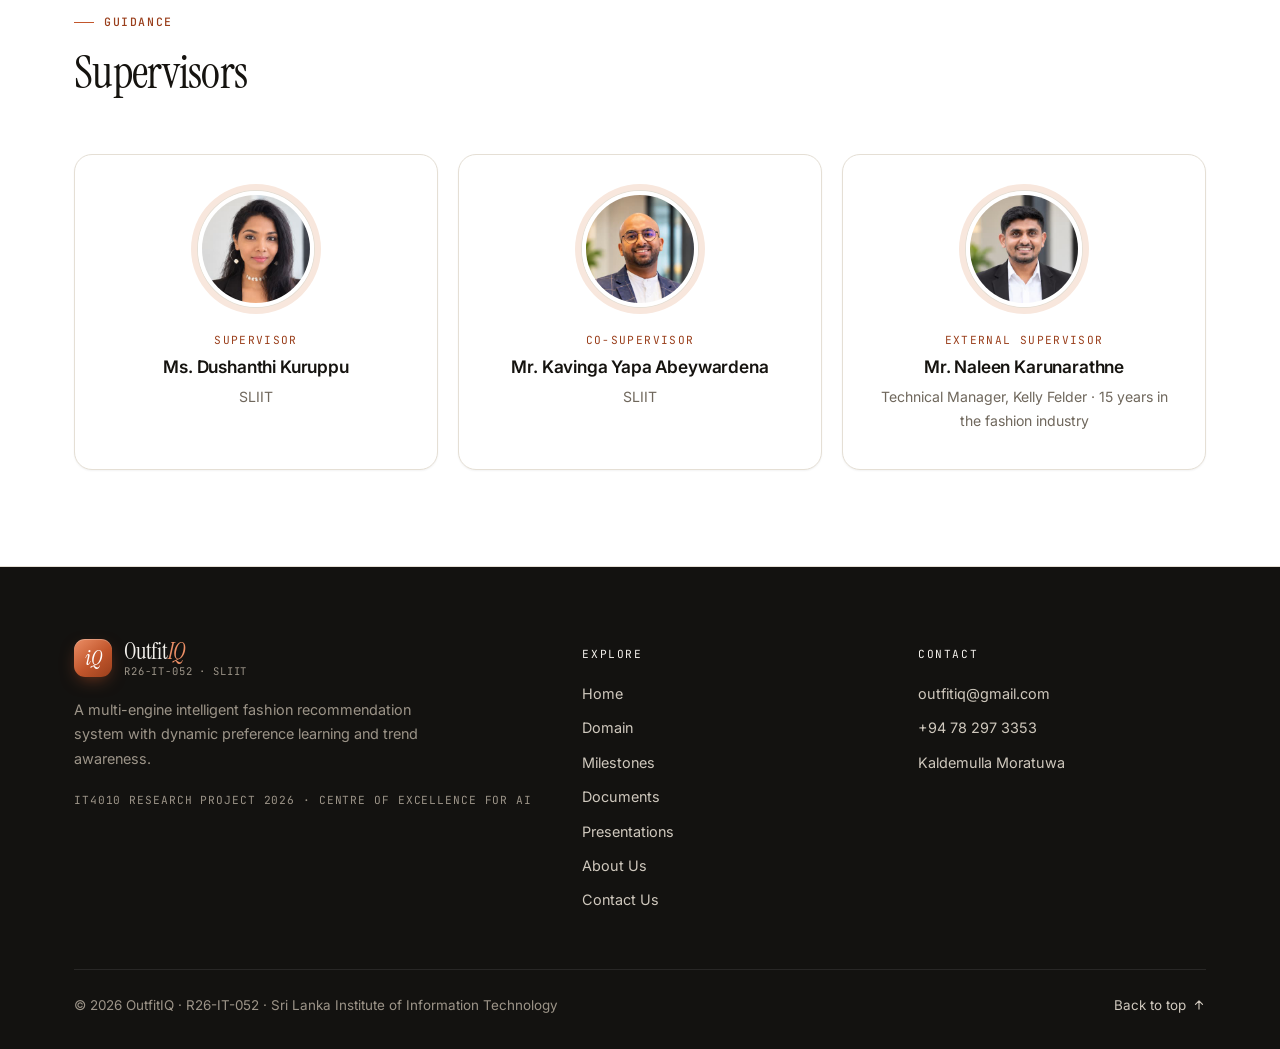
==== commit cb3da764: "Redesign site with a professional look Dark hero sections, Instrument Serif/Inter/JetBrains Mono typ" ====
--- a/about.html
+++ b/about.html
@@ -5,9 +5,12 @@
   <meta name="viewport" content="width=device-width, initial-scale=1">
   <title>About Us | OutfitIQ R26-IT-052</title>
   <meta name="description" content="The OutfitIQ research team (R26-IT-052) and supervisors at the Sri Lanka Institute of Information Technology.">
+  <meta name="theme-color" content="#131210">
+  <link rel="icon" href="data:image/svg+xml,%3Csvg xmlns='http://www.w3.org/2000/svg' viewBox='0 0 64 64'%3E%3Crect width='64' height='64' rx='16' fill='%23c2562c'/%3E%3Ctext x='32' y='44' font-family='Georgia,serif' font-style='italic' font-size='34' text-anchor='middle' fill='white'%3EiQ%3C/text%3E%3C/svg%3E">
+  <script>document.documentElement.classList.add("js");</script>
   <link rel="preconnect" href="https://fonts.googleapis.com">
   <link rel="preconnect" href="https://fonts.gstatic.com" crossorigin>
-  <link href="https://fonts.googleapis.com/css2?family=Fraunces:ital,opsz,wght@0,9..144,500;0,9..144,600;0,9..144,700;1,9..144,500&family=Inter:wght@400;500;600&display=swap" rel="stylesheet">
+  <link href="https://fonts.googleapis.com/css2?family=Instrument+Serif:ital@0;1&family=Inter:wght@400;500;600;700&family=JetBrains+Mono:wght@400;500&display=swap" rel="stylesheet">
   <link rel="stylesheet" href="assets/css/style.css">
 </head>
 <body>
@@ -20,7 +23,8 @@
         <span class="brand-text"><span class="brand-name">Outfit<em>IQ</em></span><span class="brand-id">R26-IT-052 · SLIIT</span></span>
       </a>
       <button class="nav-toggle" type="button" aria-label="Open menu" aria-expanded="false" aria-controls="nav-links">
-        <svg width="20" height="20" viewBox="0 0 24 24" fill="none" stroke="currentColor" stroke-width="2" stroke-linecap="round"><path d="M4 7h16M4 12h16M4 17h16"/></svg>
+        <svg class="icon-open" width="20" height="20" viewBox="0 0 24 24" fill="none" stroke="currentColor" stroke-width="2" stroke-linecap="round" aria-hidden="true"><path d="M4 7h16M4 12h16M4 17h16"/></svg>
+        <svg class="icon-close" width="20" height="20" viewBox="0 0 24 24" fill="none" stroke="currentColor" stroke-width="2" stroke-linecap="round" aria-hidden="true"><path d="M6 6l12 12M18 6L6 18"/></svg>
       </button>
       <ul class="nav-links" id="nav-links">
         <li><a href="index.html">Home</a></li>
@@ -29,61 +33,71 @@
         <li><a href="documents.html">Documents</a></li>
         <li><a href="presentations.html">Presentations</a></li>
         <li><a href="about.html" aria-current="page">About Us</a></li>
-        <li><a href="contact.html">Contact Us</a></li>
+        <li><a class="nav-cta" href="contact.html">Contact Us</a></li>
       </ul>
     </nav>
   </header>
 
   <main id="main">
     <section class="page-hero">
-      <div class="container">
+      <div class="container reveal">
         <span class="eyebrow">About us</span>
-        <h1>The team behind OutfitIQ</h1>
+        <h1>The team behind Outfit<em>IQ</em></h1>
         <p class="lead">Final-year undergraduates of the Faculty of Computing, Sri Lanka Institute of Information Technology, specialising in Information Technology. The project belongs to the Centre of Excellence for AI (CoEAI) research group.</p>
+        <dl class="facts">
+          <div><dt>Institution</dt><dd>Sri Lanka Institute of Information Technology</dd></div>
+          <div><dt>Faculty</dt><dd>Faculty of Computing</dd></div>
+          <div><dt>Specialisation</dt><dd>Information Technology</dd></div>
+          <div><dt>Research group</dt><dd>Centre of Excellence for AI (CoEAI)</dd></div>
+        </dl>
       </div>
     </section>
 
     <section class="section">
       <div class="container">
-        <span class="eyebrow">Research group · R26-IT-052</span>
-        <h2 style="margin-bottom:28px">Group members</h2>
-        <div class="grid grid-4">
+        <div class="section-head reveal">
+          <div>
+            <span class="eyebrow">Research group · R26-IT-052</span>
+            <h2>Group members</h2>
+          </div>
+        </div>
+        <div class="grid grid-4 reveal-stagger">
           <!-- To add a photo: put it in assets/img/team/ and replace the member-initials span with
                <img src="assets/img/team/FILE.jpg" alt="Photo of NAME" width="600" height="600" loading="lazy"> -->
           <article class="card member">
             <div class="member-photo"><img src="assets/img/team/it22247636.jpeg" alt="Photo of Ramanayake A.R.M.C.N.K" width="600" height="600" loading="lazy"></div>
             <div class="member-body">
+              <span class="member-id">IT22247636</span>
               <h3>Ramanayake A.R.M.C.N.K</h3>
-              <span class="member-id">IT22247636</span>
               <span class="member-role">User Preference Analysis &amp; Dynamic Modelling</span>
-              <a href="mailto:it22247636@my.sliit.lk">it22247636@my.sliit.lk</a>
+              <a class="member-mail" href="mailto:it22247636@my.sliit.lk"><svg width="15" height="15" viewBox="0 0 24 24" fill="none" stroke="currentColor" stroke-width="1.8" stroke-linecap="round" stroke-linejoin="round" aria-hidden="true"><rect x="3" y="5" width="18" height="14" rx="2"/><path d="M3 7l9 6 9-6"/></svg>it22247636@my.sliit.lk</a>
             </div>
           </article>
           <article class="card member">
             <div class="member-photo"><img src="assets/img/team/it22189608.jpg" alt="Photo of Gunathilake T.M.P.G.K.N" width="600" height="600" loading="lazy"></div>
             <div class="member-body">
+              <span class="member-id">IT22189608</span>
               <h3>Gunathilake T.M.P.G.K.N</h3>
-              <span class="member-id">IT22189608</span>
               <span class="member-role">Product Data Collection &amp; Hybrid Recommendation</span>
-              <a href="mailto:it22189608@my.sliit.lk">it22189608@my.sliit.lk</a>
+              <a class="member-mail" href="mailto:it22189608@my.sliit.lk"><svg width="15" height="15" viewBox="0 0 24 24" fill="none" stroke="currentColor" stroke-width="1.8" stroke-linecap="round" stroke-linejoin="round" aria-hidden="true"><rect x="3" y="5" width="18" height="14" rx="2"/><path d="M3 7l9 6 9-6"/></svg>it22189608@my.sliit.lk</a>
             </div>
           </article>
           <article class="card member">
             <div class="member-photo"><img src="assets/img/team/it22202840.jpg" alt="Photo of G.D.Elladeniya" width="600" height="600" loading="lazy"></div>
             <div class="member-body">
+              <span class="member-id">IT22202840</span>
               <h3>G.D.Elladeniya</h3>
-              <span class="member-id">IT22202840</span>
               <span class="member-role">Trend Analysis</span>
-              <a href="mailto:it22202840@my.sliit.lk">it22202840@my.sliit.lk</a>
+              <a class="member-mail" href="mailto:it22202840@my.sliit.lk"><svg width="15" height="15" viewBox="0 0 24 24" fill="none" stroke="currentColor" stroke-width="1.8" stroke-linecap="round" stroke-linejoin="round" aria-hidden="true"><rect x="3" y="5" width="18" height="14" rx="2"/><path d="M3 7l9 6 9-6"/></svg>it22202840@my.sliit.lk</a>
             </div>
           </article>
           <article class="card member">
             <div class="member-photo"><img src="assets/img/team/it22218476.jpg" alt="Photo of Rajapaksha P.D.S.S" width="600" height="600" loading="lazy"></div>
             <div class="member-body">
+              <span class="member-id">IT22218476</span>
               <h3>Rajapaksha P.D.S.S</h3>
-              <span class="member-id">IT22218476</span>
               <span class="member-role">Outfit Compatibility &amp; Generation</span>
-              <a href="mailto:it22218476@my.sliit.lk">it22218476@my.sliit.lk</a>
+              <a class="member-mail" href="mailto:it22218476@my.sliit.lk"><svg width="15" height="15" viewBox="0 0 24 24" fill="none" stroke="currentColor" stroke-width="1.8" stroke-linecap="round" stroke-linejoin="round" aria-hidden="true"><rect x="3" y="5" width="18" height="14" rx="2"/><path d="M3 7l9 6 9-6"/></svg>it22218476@my.sliit.lk</a>
             </div>
           </article>
         </div>
@@ -92,20 +106,24 @@
 
     <section class="section section-alt">
       <div class="container">
-        <span class="eyebrow">Guidance</span>
-        <h2 style="margin-bottom:28px">Supervisors</h2>
-        <div class="grid grid-3">
+        <div class="section-head reveal">
+          <div>
+            <span class="eyebrow">Guidance</span>
+            <h2>Supervisors</h2>
+          </div>
+        </div>
+        <div class="grid grid-3 reveal-stagger">
           <div class="card supervisor">
             <img class="avatar" src="assets/img/supervisors/dushanthi-kuruppu.jpg" alt="Photo of Ms. Dushanthi Kuruppu" width="320" height="320" loading="lazy">
-            <div><h3>Ms. Dushanthi Kuruppu</h3><p>Supervisor · SLIIT</p></div>
+            <div><span class="sup-role">Supervisor</span><h3>Ms. Dushanthi Kuruppu</h3><p>SLIIT</p></div>
           </div>
           <div class="card supervisor">
             <img class="avatar" src="assets/img/supervisors/kavinga-abeywardena.jpg" alt="Photo of Mr. Kavinga Yapa Abeywardena" width="320" height="320" loading="lazy">
-            <div><h3>Mr. Kavinga Yapa Abeywardena</h3><p>Co-supervisor · SLIIT</p></div>
+            <div><span class="sup-role">Co-supervisor</span><h3>Mr. Kavinga Yapa Abeywardena</h3><p>SLIIT</p></div>
           </div>
           <div class="card supervisor">
             <img class="avatar" src="assets/img/supervisors/naleen-karunarathne.jpg" alt="Photo of Mr. Naleen Karunarathne" width="320" height="320" loading="lazy">
-            <div><h3>Mr. Naleen Karunarathne</h3><p>External supervisor · Technical Manager, Kelly Felder · 15 years in the fashion industry</p></div>
+            <div><span class="sup-role">External supervisor</span><h3>Mr. Naleen Karunarathne</h3><p>Technical Manager, Kelly Felder · 15 years in the fashion industry</p></div>
           </div>
         </div>
       </div>
@@ -113,15 +131,43 @@
   </main>
 
   <footer class="site-footer">
-    <div class="container footer-grid">
-      <div>© 2026 OutfitIQ · R26-IT-052 · Sri Lanka Institute of Information Technology</div>
-      <ul class="footer-links">
-        <li><a href="domain.html">Domain</a></li>
-        <li><a href="milestones.html">Milestones</a></li>
-        <li><a href="documents.html">Documents</a></li>
-        <li><a href="about.html">About Us</a></li>
-        <li><a href="contact.html">Contact Us</a></li>
-      </ul>
+    <div class="container">
+      <div class="footer-top">
+        <div class="footer-brand">
+          <a class="brand" href="index.html">
+            <span class="brand-mark" aria-hidden="true">iQ</span>
+            <span class="brand-text"><span class="brand-name">Outfit<em>IQ</em></span><span class="brand-id">R26-IT-052 · SLIIT</span></span>
+          </a>
+          <p>A multi-engine intelligent fashion recommendation system with dynamic preference learning and trend awareness.</p>
+          <span class="footer-tag">IT4010 Research Project 2026 · Centre of Excellence for AI</span>
+        </div>
+        <div>
+          <p class="footer-h">Explore</p>
+          <ul class="footer-links">
+            <li><a href="index.html">Home</a></li>
+            <li><a href="domain.html">Domain</a></li>
+            <li><a href="milestones.html">Milestones</a></li>
+            <li><a href="documents.html">Documents</a></li>
+            <li><a href="presentations.html">Presentations</a></li>
+            <li><a href="about.html">About Us</a></li>
+            <li><a href="contact.html">Contact Us</a></li>
+          </ul>
+        </div>
+        <div>
+          <p class="footer-h">Contact</p>
+          <ul class="footer-contact">
+            <li><a href="mailto:outfitiq@gmail.com">outfitiq@gmail.com</a></li>
+            <li>+94 78 297 3353</li>
+            <li>Kaldemulla Moratuwa</li>
+          </ul>
+        </div>
+      </div>
+      <div class="footer-bottom">
+        <div>© 2026 OutfitIQ · R26-IT-052 · Sri Lanka Institute of Information Technology</div>
+        <a class="to-top" href="#main">Back to top
+          <svg width="14" height="14" viewBox="0 0 24 24" fill="none" stroke="currentColor" stroke-width="2" stroke-linecap="round" stroke-linejoin="round" aria-hidden="true"><path d="M12 19V5M6 11l6-6 6 6"/></svg>
+        </a>
+      </div>
     </div>
   </footer>
 
--- a/assets/css/style.css
+++ b/assets/css/style.css
@@ -1,402 +1,813 @@
 /* OutfitIQ — R26-IT-052 project website */
 
 :root {
-  --paper: #f7f4ef;
-  --paper-2: #efe9e0;
-  --card: #ffffff;
-  --ink: #17140f;
-  --ink-2: #3a342c;
-  --muted: #6e665b;
-  --line: #e2dacd;
-  --accent: #b4532a;
-  --accent-ink: #8e3f1e;
-  --accent-soft: #f6e4d9;
-  --ok: #2f6b4a;
-  --ok-soft: #e1efe6;
-  --wait: #8a6a12;
-  --wait-soft: #f6eccd;
-
-  --serif: "Fraunces", Georgia, "Times New Roman", serif;
+  /* Light surfaces */
+  --bg: #f7f5f1;
+  --bg-2: #efebe4;
+  --surface: #ffffff;
+  --ink: #15130f;
+  --ink-2: #3b362f;
+  --muted: #6f675c;
+  --line: #e5dfd5;
+  --line-strong: #d4ccbf;
+
+  /* Brand */
+  --accent: #c2562c;
+  --accent-ink: #9a3f1c;
+  --accent-soft: #f8e7dd;
+  --accent-light: #ec8f66;
+
+  /* Dark surfaces (hero, footer) */
+  --dark: #131210;
+  --dark-2: #1d1b18;
+  --dark-3: #26231f;
+  --dark-line: rgba(255, 255, 255, .09);
+  --on-dark: #f4f1ec;
+  --on-dark-2: #cfc8bd;
+  --on-dark-muted: #9c9488;
+
+  /* Status */
+  --ok: #2c6e4a;
+  --ok-soft: #e2f0e7;
+  --wait: #8a6512;
+  --wait-soft: #f7edcf;
+
+  --serif: "Instrument Serif", Georgia, "Times New Roman", serif;
   --sans: "Inter", system-ui, -apple-system, "Segoe UI", Roboto, sans-serif;
-
-  --radius: 14px;
-  --shadow: 0 1px 2px rgba(23, 20, 15, .04), 0 8px 24px rgba(23, 20, 15, .06);
-  --max: 1120px;
+  --mono: "JetBrains Mono", ui-monospace, "SFMono-Regular", Consolas, monospace;
+
+  --radius: 18px;
+  --radius-sm: 12px;
+  --shadow-sm: 0 1px 2px rgba(21, 19, 15, .05);
+  --shadow: 0 1px 2px rgba(21, 19, 15, .04), 0 10px 30px -12px rgba(21, 19, 15, .12);
+  --shadow-lg: 0 2px 4px rgba(21, 19, 15, .04), 0 30px 60px -20px rgba(21, 19, 15, .25);
+  --max: 1180px;
+  --header-h: 72px;
+  --ease: cubic-bezier(.2, .7, .2, 1);
 }
 
 *, *::before, *::after { box-sizing: border-box; }
 
-html { scroll-behavior: smooth; }
+html { scroll-behavior: smooth; scroll-padding-top: calc(var(--header-h) + 24px); }
 
 body {
   margin: 0;
-  background: var(--paper);
+  background: var(--bg);
   color: var(--ink);
   font-family: var(--sans);
   font-size: 16px;
-  line-height: 1.65;
+  line-height: 1.7;
   -webkit-font-smoothing: antialiased;
+  text-rendering: optimizeLegibility;
 }
 
 img { max-width: 100%; display: block; }
 
-a { color: var(--accent-ink); text-underline-offset: 3px; }
+a { color: var(--accent-ink); text-underline-offset: 3px; text-decoration-thickness: 1px; }
 a:hover { color: var(--accent); }
 
-h1, h2, h3, h4 {
+h1, h2 {
   font-family: var(--serif);
+  font-weight: 400;
+  line-height: 1.05;
+  letter-spacing: -.015em;
+  margin: 0 0 .45em;
+  color: var(--ink);
+}
+h1 { font-size: clamp(2.7rem, 6vw, 4.6rem); }
+h2 { font-size: clamp(2rem, 3.6vw, 2.9rem); }
+h1 em, h2 em { font-style: italic; }
+h3, h4 {
+  font-family: var(--sans);
   font-weight: 600;
-  line-height: 1.15;
+  line-height: 1.3;
   letter-spacing: -.01em;
   margin: 0 0 .5em;
 }
-h1 { font-size: clamp(2.4rem, 6vw, 4.2rem); }
-h2 { font-size: clamp(1.7rem, 3.4vw, 2.4rem); }
-h3 { font-size: 1.25rem; }
-p { margin: 0 0 1em; }
-
-.container { width: 100%; max-width: var(--max); margin: 0 auto; padding: 0 20px; }
+h3 { font-size: 1.08rem; }
+p { margin: 0 0 1em; color: var(--ink-2); }
+strong { color: var(--ink); font-weight: 600; }
+
+::selection { background: var(--accent); color: #fff; }
+
+.container { width: 100%; max-width: var(--max); margin: 0 auto; padding: 0 24px; }
+@media (max-width: 620px) { .container { padding: 0 16px; } }
 
 .skip-link {
   position: absolute; left: -999px; top: 8px;
-  background: var(--ink); color: #fff; padding: 8px 14px; border-radius: 8px; z-index: 100;
-}
-.skip-link:focus { left: 8px; }
-
-:focus-visible { outline: 2px solid var(--accent); outline-offset: 3px; border-radius: 4px; }
+  background: var(--accent); color: #fff; padding: 8px 14px; border-radius: 8px; z-index: 100;
+}
+.skip-link:focus { left: 8px; color: #fff; }
+
+:focus-visible { outline: 2px solid var(--accent); outline-offset: 3px; border-radius: 6px; }
 
 /* ---------- Header / nav ---------- */
 
 .site-header {
   position: sticky; top: 0; z-index: 50;
-  background: rgba(247, 244, 239, .9);
-  backdrop-filter: saturate(140%) blur(10px);
-  border-bottom: 1px solid var(--line);
-}
+  background: rgba(19, 18, 16, .97);
+  backdrop-filter: saturate(160%) blur(14px);
+  -webkit-backdrop-filter: saturate(160%) blur(14px);
+  border-bottom: 1px solid transparent;
+  transition: border-color .3s, box-shadow .3s;
+}
+.site-header.scrolled { border-bottom-color: var(--dark-line); box-shadow: 0 10px 30px -18px rgba(0, 0, 0, .6); }
+
 .nav {
   display: flex; align-items: center; justify-content: space-between;
-  height: 68px; gap: 16px;
-}
-.brand { display: flex; align-items: center; gap: 10px; text-decoration: none; color: var(--ink); }
+  height: var(--header-h); gap: 16px;
+}
+
+.brand { display: flex; align-items: center; gap: 12px; text-decoration: none; color: var(--on-dark); }
+.brand:hover { color: var(--on-dark); }
 .brand-mark {
-  width: 34px; height: 34px; border-radius: 9px;
-  background: var(--ink); color: var(--paper);
+  width: 38px; height: 38px; border-radius: 11px; flex: none;
+  background: linear-gradient(140deg, var(--accent-light), var(--accent) 55%, var(--accent-ink));
+  color: #fff;
   display: grid; place-items: center;
-  font-family: var(--serif); font-weight: 700; font-size: 1.05rem;
+  font-family: var(--serif); font-style: italic; font-size: 1.3rem; line-height: 1;
+  box-shadow: inset 0 1px 0 rgba(255, 255, 255, .25), 0 6px 18px -6px rgba(194, 86, 44, .7);
 }
 .brand-text { display: flex; flex-direction: column; line-height: 1.1; }
-.brand-name { font-family: var(--serif); font-weight: 700; font-size: 1.2rem; }
-.brand-name em { font-style: normal; color: var(--accent); }
-.brand-id { font-size: .72rem; color: var(--muted); letter-spacing: .06em; }
-
-.nav-links { display: flex; gap: 4px; list-style: none; margin: 0; padding: 0; }
+.brand-name { font-family: var(--serif); font-size: 1.45rem; letter-spacing: -.01em; }
+.brand-name em { font-style: italic; color: var(--accent-light); }
+.brand-id { font-family: var(--mono); font-size: .66rem; color: var(--on-dark-muted); letter-spacing: .08em; margin-top: 2px; }
+
+.nav-links { display: flex; align-items: center; gap: 2px; list-style: none; margin: 0; padding: 0; }
 .nav-links a {
-  display: block; padding: 8px 12px; border-radius: 999px;
-  color: var(--ink-2); text-decoration: none; font-size: .93rem; font-weight: 500;
-}
-.nav-links a:hover { background: var(--paper-2); color: var(--ink); }
-.nav-links a[aria-current="page"] { background: var(--ink); color: var(--paper); }
+  position: relative; display: block; padding: 8px 12px; border-radius: 999px;
+  color: var(--on-dark-2); text-decoration: none; font-size: .9rem; font-weight: 500;
+  transition: color .2s, background-color .2s;
+}
+.nav-links a:hover { color: #fff; background: rgba(255, 255, 255, .06); }
+.nav-links a[aria-current="page"] { color: #fff; }
+.nav-links a[aria-current="page"]::after {
+  content: ""; position: absolute; left: 50%; bottom: 1px; width: 4px; height: 4px;
+  margin-left: -2px; border-radius: 50%; background: var(--accent-light);
+}
+.nav-links a.nav-cta {
+  margin-left: 8px; padding: 8px 16px;
+  border: 1px solid rgba(255, 255, 255, .22); color: #fff;
+}
+.nav-links a.nav-cta:hover { background: var(--accent); border-color: var(--accent); }
+.nav-links a.nav-cta[aria-current="page"] { background: var(--accent); border-color: var(--accent); }
+.nav-links a.nav-cta[aria-current="page"]::after { display: none; }
 
 .nav-toggle {
-  display: none; background: none; border: 1px solid var(--line); border-radius: 10px;
-  width: 42px; height: 42px; cursor: pointer; color: var(--ink);
+  display: none; background: transparent; border: 1px solid var(--dark-line); border-radius: 12px;
+  width: 44px; height: 44px; cursor: pointer; color: var(--on-dark);
 }
 .nav-toggle svg { margin: auto; }
-
-@media (max-width: 920px) {
+.nav-toggle .icon-close { display: none; }
+.nav-toggle[aria-expanded="true"] .icon-open { display: none; }
+.nav-toggle[aria-expanded="true"] .icon-close { display: block; }
+
+@media (max-width: 1000px) {
   .nav-toggle { display: grid; place-items: center; }
   .nav-links {
-    position: absolute; top: 68px; left: 0; right: 0;
-    flex-direction: column; gap: 2px; padding: 10px 16px 16px;
-    background: var(--paper); border-bottom: 1px solid var(--line);
+    position: absolute; top: var(--header-h); left: 0; right: 0;
+    flex-direction: column; align-items: stretch; gap: 2px; padding: 12px 16px 20px;
+    background: var(--dark); border-bottom: 1px solid var(--dark-line);
+    box-shadow: 0 24px 40px -20px rgba(0, 0, 0, .6);
     display: none;
   }
   .nav-links.open { display: flex; }
-  .nav-links a { padding: 12px 14px; border-radius: 10px; }
-}
+  .nav-links a { padding: 12px 14px; border-radius: 10px; font-size: 1rem; }
+  .nav-links a[aria-current="page"] { background: rgba(255, 255, 255, .06); }
+  .nav-links a[aria-current="page"]::after { left: auto; right: 16px; bottom: 50%; margin: 0 0 -2px; }
+  .nav-links a.nav-cta { margin: 8px 0 0; text-align: center; }
+}
+
+/* ---------- Dark hero surfaces ---------- */
+
+.hero, .page-hero {
+  position: relative; overflow: hidden; isolation: isolate;
+  background:
+    radial-gradient(55% 75% at 88% -5%, rgba(194, 86, 44, .32), transparent 62%),
+    radial-gradient(35% 55% at -5% 105%, rgba(194, 86, 44, .12), transparent 60%),
+    var(--dark);
+  color: var(--on-dark);
+}
+.hero::before, .page-hero::before {
+  content: ""; position: absolute; inset: 0; z-index: -1; pointer-events: none;
+  background-image:
+    linear-gradient(rgba(255, 255, 255, .045) 1px, transparent 1px),
+    linear-gradient(90deg, rgba(255, 255, 255, .045) 1px, transparent 1px);
+  background-size: 64px 64px;
+  -webkit-mask-image: radial-gradient(ellipse 70% 80% at 70% 20%, #000 15%, transparent 75%);
+  mask-image: radial-gradient(ellipse 70% 80% at 70% 20%, #000 15%, transparent 75%);
+}
+.hero h1, .hero h2, .page-hero h1 { color: var(--on-dark); }
+.hero p, .page-hero p { color: var(--on-dark-2); }
+.hero strong, .page-hero strong { color: #fff; }
+.hero .eyebrow, .page-hero .eyebrow { color: var(--accent-light); }
+.hero .eyebrow::before, .page-hero .eyebrow::before { background: var(--accent-light); }
+
+.page-hero { padding: 88px 0 80px; }
+.page-hero h1 { max-width: 20ch; font-size: clamp(2.6rem, 5.4vw, 4.2rem); }
+.page-hero .lead { color: var(--on-dark-2); }
+.page-hero-meta {
+  display: flex; flex-wrap: wrap; gap: 10px 28px; margin-top: 32px; padding-top: 24px;
+  border-top: 1px solid var(--dark-line);
+  font-family: var(--mono); font-size: .78rem; letter-spacing: .04em; color: var(--on-dark-muted);
+}
+.page-hero-meta b { color: var(--on-dark); font-weight: 500; }
 
 /* ---------- Generic sections ---------- */
 
 main { display: block; }
-.section { padding: 72px 0; }
-.section-tight { padding: 48px 0; }
-.section-alt { background: var(--card); border-top: 1px solid var(--line); border-bottom: 1px solid var(--line); }
+.section { padding: 96px 0; }
+.section-tight { padding: 56px 0; }
+.section-alt { background: var(--surface); border-top: 1px solid var(--line); border-bottom: 1px solid var(--line); }
+@media (max-width: 620px) {
+  .section { padding: 64px 0; }
+  .page-hero { padding: 64px 0 56px; }
+}
 
 .eyebrow {
-  display: inline-block; font-size: .78rem; font-weight: 600; letter-spacing: .14em;
-  text-transform: uppercase; color: var(--accent-ink); margin-bottom: 12px;
-}
-.lead { font-size: 1.15rem; color: var(--ink-2); max-width: 64ch; }
+  display: inline-flex; align-items: center; gap: 10px;
+  font-family: var(--mono); font-size: .72rem; font-weight: 500; letter-spacing: .14em;
+  text-transform: uppercase; color: var(--accent-ink); margin-bottom: 16px;
+}
+.eyebrow::before { content: ""; width: 20px; height: 1px; background: var(--accent); }
+
+.lead { font-size: 1.15rem; line-height: 1.65; color: var(--ink-2); max-width: 62ch; }
 .muted { color: var(--muted); }
 
-.page-hero { padding: 64px 0 40px; border-bottom: 1px solid var(--line); }
-.page-hero h1 { font-size: clamp(2.2rem, 5vw, 3.4rem); }
+.section-head { display: flex; flex-wrap: wrap; align-items: flex-end; justify-content: space-between; gap: 16px 40px; margin-bottom: 44px; }
+.section-head > div { max-width: 680px; }
+.section-head h2 { margin-bottom: .3em; }
+.section-head .lead { margin: 0; }
 
 .grid { display: grid; gap: 20px; }
 .grid-2 { grid-template-columns: repeat(2, minmax(0, 1fr)); }
 .grid-3 { grid-template-columns: repeat(3, minmax(0, 1fr)); }
 .grid-4 { grid-template-columns: repeat(4, minmax(0, 1fr)); }
-@media (max-width: 920px) { .grid-3, .grid-4 { grid-template-columns: repeat(2, minmax(0, 1fr)); } }
-@media (max-width: 620px) { .grid-2, .grid-3, .grid-4 { grid-template-columns: 1fr; } }
+.span-2 { grid-column: span 2; }
+@media (max-width: 980px) { .grid-3, .grid-4 { grid-template-columns: repeat(2, minmax(0, 1fr)); } }
+@media (max-width: 620px) {
+  .grid-2, .grid-3, .grid-4 { grid-template-columns: 1fr; }
+  .span-2 { grid-column: auto; }
+}
 
 .card {
-  background: var(--card); border: 1px solid var(--line); border-radius: var(--radius);
-  padding: 24px; box-shadow: var(--shadow);
-}
-.card h3 { margin-bottom: .4em; }
+  background: var(--surface); border: 1px solid var(--line); border-radius: var(--radius);
+  padding: 28px; box-shadow: var(--shadow-sm);
+}
+.card h3 { margin-bottom: .45em; }
 .card p:last-child { margin-bottom: 0; }
 
 .btn {
-  display: inline-flex; align-items: center; gap: 8px;
-  padding: 12px 20px; border-radius: 999px; border: 1px solid var(--ink);
-  background: var(--ink); color: var(--paper); text-decoration: none;
-  font-weight: 600; font-size: .95rem; cursor: pointer; font-family: inherit;
+  display: inline-flex; align-items: center; justify-content: center; gap: 8px;
+  padding: 13px 22px; border-radius: 999px; border: 1px solid var(--ink);
+  background: var(--ink); color: #fff; text-decoration: none;
+  font-weight: 600; font-size: .94rem; line-height: 1.2; cursor: pointer; font-family: inherit;
+  transition: background-color .2s, border-color .2s, color .2s, transform .2s var(--ease), box-shadow .2s;
 }
 .btn:hover { background: var(--accent); border-color: var(--accent); color: #fff; }
-.btn-ghost { background: transparent; color: var(--ink); }
-.btn-ghost:hover { background: var(--ink); border-color: var(--ink); color: var(--paper); }
-.btn[aria-disabled="true"] {
-  background: var(--paper-2); border-color: var(--line); color: var(--muted); cursor: not-allowed;
-}
+.btn:active { transform: translateY(1px); }
+.btn svg { transition: transform .2s var(--ease); }
+.btn:hover svg { transform: translateX(3px); }
+.btn-accent { background: var(--accent); border-color: var(--accent); box-shadow: 0 10px 24px -10px rgba(194, 86, 44, .8); }
+.btn-accent:hover { background: #d4653a; border-color: #d4653a; }
+.btn-outline-light { background: transparent; border-color: rgba(255, 255, 255, .25); color: #fff; }
+.btn-outline-light:hover { background: rgba(255, 255, 255, .08); border-color: rgba(255, 255, 255, .5); }
+.btn-ghost { background: transparent; color: var(--ink); border-color: var(--line-strong); }
+.btn-ghost:hover { background: var(--ink); border-color: var(--ink); color: #fff; }
+.btn-sm { padding: 9px 16px; font-size: .86rem; }
+.btn-sm:hover svg { transform: translate(2px, -2px); }
+.btn[aria-disabled="true"] { background: var(--bg-2); border-color: var(--line); color: var(--muted); cursor: not-allowed; }
 
 .badge {
-  display: inline-block; padding: 3px 10px; border-radius: 999px;
-  font-size: .75rem; font-weight: 600; letter-spacing: .02em;
-}
+  display: inline-flex; align-items: center; gap: 6px; padding: 4px 10px; border-radius: 999px;
+  font-size: .74rem; font-weight: 600; letter-spacing: .01em; white-space: nowrap;
+}
+.badge::before { content: ""; width: 6px; height: 6px; border-radius: 50%; background: currentColor; }
 .badge-ok { background: var(--ok-soft); color: var(--ok); }
 .badge-wait { background: var(--wait-soft); color: var(--wait); }
 .badge-accent { background: var(--accent-soft); color: var(--accent-ink); }
+.badge-plain::before { display: none; }
+
+.engine-icon {
+  flex: none; width: 46px; height: 46px; border-radius: 13px;
+  display: grid; place-items: center; background: var(--accent-soft); color: var(--accent-ink);
+}
 
 /* ---------- Home ---------- */
 
-.hero { padding: 80px 0 64px; position: relative; overflow: hidden; }
-.hero-grid { display: grid; grid-template-columns: 1.15fr .85fr; gap: 48px; align-items: center; }
-.hero h1 { margin-bottom: .25em; }
-.hero h1 em { font-style: italic; color: var(--accent); font-weight: 500; }
-.hero-sub { font-family: var(--serif); font-size: 1.3rem; color: var(--ink-2); margin-bottom: 1em; max-width: 34ch; }
-.hero-actions { display: flex; flex-wrap: wrap; gap: 12px; margin-top: 28px; }
-.hero-meta { display: flex; flex-wrap: wrap; gap: 8px; margin-top: 24px; }
-
-.engine-stack { display: grid; gap: 12px; }
-.engine-pill {
+.hero { padding: 96px 0 160px; }
+.hero-grid { display: grid; grid-template-columns: minmax(0, 1.1fr) minmax(0, .9fr); gap: 64px; align-items: center; }
+
+.hero-kicker {
+  display: inline-flex; align-items: center; gap: 10px;
+  padding: 6px 14px 6px 8px; border-radius: 999px;
+  border: 1px solid var(--dark-line); background: rgba(255, 255, 255, .04);
+  font-family: var(--mono); font-size: .72rem; letter-spacing: .08em; text-transform: uppercase; color: var(--on-dark-2);
+}
+.hero-kicker .dot { width: 8px; height: 8px; border-radius: 50%; background: var(--accent-light); box-shadow: 0 0 0 4px rgba(236, 143, 102, .18); }
+.hero-title-full { margin: 22px 0 0; max-width: 46ch; font-size: .95rem; color: var(--on-dark-muted) !important; }
+.hero h1 {
+  font-size: clamp(4rem, 10vw, 7.2rem); line-height: .92; letter-spacing: -.03em;
+  margin: 18px 0 20px;
+}
+.hero h1 em { color: var(--accent-light); }
+.hero-sub { font-family: var(--serif); font-size: clamp(1.4rem, 2.4vw, 1.75rem); line-height: 1.25; color: var(--on-dark) !important; max-width: 30ch; margin-bottom: 18px; }
+.hero .lead { font-size: 1.05rem; max-width: 56ch; }
+.hero-actions { display: flex; flex-wrap: wrap; gap: 12px; margin-top: 32px; }
+.hero-meta { display: flex; flex-wrap: wrap; gap: 8px; margin-top: 28px; }
+.hero-meta .badge { background: rgba(255, 255, 255, .06); color: var(--on-dark-2); border: 1px solid var(--dark-line); font-weight: 500; }
+.hero-meta .badge::before { background: var(--accent-light); }
+
+.hero-panel {
+  position: relative;
+  background: linear-gradient(180deg, rgba(255, 255, 255, .07), rgba(255, 255, 255, .02));
+  border: 1px solid rgba(255, 255, 255, .12); border-radius: 24px;
+  padding: 10px; box-shadow: 0 40px 80px -30px rgba(0, 0, 0, .7);
+  backdrop-filter: blur(6px);
+}
+.hero-panel-head {
+  display: flex; align-items: center; justify-content: space-between; gap: 12px;
+  padding: 10px 14px 14px;
+  font-family: var(--mono); font-size: .7rem; letter-spacing: .1em; text-transform: uppercase; color: var(--on-dark-muted);
+}
+.hero-panel-head .live { display: inline-flex; align-items: center; gap: 8px; color: var(--on-dark-2); white-space: nowrap; }
+.hero-panel-head .live::before { content: ""; width: 7px; height: 7px; border-radius: 50%; background: #5fbf88; box-shadow: 0 0 0 3px rgba(95, 191, 136, .2); }
+
+.engine-flow { list-style: none; margin: 0; padding: 0; display: grid; gap: 8px; }
+.engine-row {
   display: flex; align-items: center; gap: 14px;
-  background: var(--card); border: 1px solid var(--line); border-radius: 16px;
-  padding: 14px 16px; box-shadow: var(--shadow);
-}
-.engine-pill:nth-child(2) { margin-left: 28px; }
-.engine-pill:nth-child(3) { margin-left: 56px; }
-.engine-pill:nth-child(4) { margin-left: 28px; }
-.engine-icon {
-  flex: none; width: 44px; height: 44px; border-radius: 12px;
-  display: grid; place-items: center; background: var(--accent-soft); color: var(--accent-ink);
-}
-.engine-pill strong { display: block; font-size: .98rem; }
-.engine-pill span { font-size: .84rem; color: var(--muted); }
-
-@media (max-width: 920px) {
-  .hero-grid { grid-template-columns: 1fr; }
-  .engine-pill:nth-child(n) { margin-left: 0; }
-}
-
-.stats { display: grid; grid-template-columns: repeat(4, minmax(0, 1fr)); gap: 0; border: 1px solid var(--line); border-radius: var(--radius); background: var(--card); overflow: hidden; }
-.stat { padding: 24px; border-right: 1px solid var(--line); }
+  background: var(--dark-2); border: 1px solid var(--dark-line); border-radius: 16px;
+  padding: 14px 16px;
+  transition: border-color .25s, transform .25s var(--ease), background-color .25s;
+}
+.engine-row:hover { border-color: rgba(236, 143, 102, .45); background: var(--dark-3); transform: translateX(4px); }
+.engine-row .engine-icon { width: 44px; height: 44px; background: rgba(236, 143, 102, .12); color: var(--accent-light); }
+.engine-row div { min-width: 0; flex: 1; }
+.engine-row strong { display: block; font-size: .96rem; color: var(--on-dark); font-weight: 600; }
+.engine-row span.sub { display: block; font-size: .82rem; color: var(--on-dark-muted); }
+.engine-row .engine-no { font-family: var(--mono); font-size: .72rem; color: var(--on-dark-muted); }
+.hero-panel-foot {
+  display: flex; align-items: center; gap: 10px; margin-top: 8px; padding: 14px 16px;
+  border-radius: 16px; background: rgba(194, 86, 44, .14); border: 1px dashed rgba(236, 143, 102, .35);
+  font-size: .84rem; color: var(--on-dark-2);
+}
+.hero-panel-foot svg { flex: none; color: var(--accent-light); }
+
+@media (max-width: 980px) {
+  .hero { padding: 72px 0 140px; }
+  .hero-grid { grid-template-columns: 1fr; gap: 48px; }
+}
+
+.stats-band { position: relative; z-index: 2; margin-top: -88px; }
+.stats {
+  display: grid; grid-template-columns: repeat(4, minmax(0, 1fr));
+  background: var(--surface); border: 1px solid var(--line); border-radius: 22px;
+  box-shadow: var(--shadow-lg); overflow: hidden;
+}
+.stat { padding: 30px 28px; border-right: 1px solid var(--line); }
 .stat:last-child { border-right: 0; }
-.stat-value { font-family: var(--serif); font-size: 2.1rem; font-weight: 600; line-height: 1; }
-.stat-label { font-size: .86rem; color: var(--muted); margin-top: 8px; }
-@media (max-width: 820px) {
+.stat-value { font-family: var(--serif); font-size: clamp(2.4rem, 4vw, 3.1rem); line-height: 1; letter-spacing: -.02em; color: var(--ink); font-variant-numeric: tabular-nums; }
+.stat-label { font-size: .86rem; line-height: 1.5; color: var(--muted); margin-top: 12px; }
+@media (max-width: 860px) {
   .stats { grid-template-columns: repeat(2, minmax(0, 1fr)); }
   .stat:nth-child(2) { border-right: 0; }
   .stat:nth-child(-n+2) { border-bottom: 1px solid var(--line); }
 }
-
-.engine-card .num {
-  font-family: var(--serif); font-size: .9rem; color: var(--accent-ink);
-  font-weight: 600; margin-bottom: 10px; display: block;
-}
-.engine-card .owner { font-size: .84rem; color: var(--muted); border-top: 1px solid var(--line); padding-top: 12px; margin-top: 16px; }
-
-.figure { background: var(--card); border: 1px solid var(--line); border-radius: var(--radius); padding: 16px; box-shadow: var(--shadow); }
-.figure img { width: 100%; height: auto; border-radius: 8px; }
-.figure figcaption { font-size: .86rem; color: var(--muted); margin-top: 10px; text-align: center; }
-.figure a { display: block; }
+@media (max-width: 420px) {
+  .stats { grid-template-columns: 1fr; }
+  .stat { border-right: 0; border-bottom: 1px solid var(--line); }
+  .stat:last-child { border-bottom: 0; }
+}
+
+.split { display: grid; grid-template-columns: repeat(2, minmax(0, 1fr)); gap: 0; }
+.split > div { padding: 8px 56px 8px 0; }
+.split > div + div { padding: 8px 0 8px 56px; border-left: 1px solid var(--line); }
+.split h2 { font-size: clamp(1.9rem, 3.2vw, 2.5rem); }
+.text-link { display: inline-flex; align-items: center; gap: 6px; font-weight: 600; text-decoration: none; }
+.text-link svg { transition: transform .2s var(--ease); }
+.text-link:hover svg { transform: translateX(3px); }
+@media (max-width: 820px) {
+  .split { grid-template-columns: 1fr; gap: 40px; }
+  .split > div, .split > div + div { padding: 0; border-left: 0; }
+  .split > div + div { padding-top: 40px; border-top: 1px solid var(--line); }
+}
+
+.engine-card {
+  display: flex; flex-direction: column; position: relative;
+  transition: transform .3s var(--ease), box-shadow .3s, border-color .3s;
+}
+.engine-card:hover { transform: translateY(-4px); box-shadow: var(--shadow); border-color: var(--line-strong); }
+.engine-card-top { display: flex; align-items: center; justify-content: space-between; margin-bottom: 22px; }
+.engine-card .num { font-family: var(--mono); font-size: .78rem; color: var(--muted); letter-spacing: .06em; }
+.engine-card p { font-size: .93rem; margin-bottom: 20px; }
+.owner {
+  display: flex; align-items: center; gap: 10px;
+  font-size: .84rem; font-weight: 500; color: var(--ink-2);
+  border-top: 1px solid var(--line); padding-top: 16px; margin-top: auto;
+}
+.owner img { width: 32px; height: 32px; border-radius: 50%; object-fit: cover; border: 2px solid var(--surface); box-shadow: 0 0 0 1px var(--line); }
+
+.figure {
+  margin: 0; background: var(--surface); border: 1px solid var(--line); border-radius: 22px;
+  padding: 20px; box-shadow: var(--shadow);
+}
+.figure img { width: 100%; height: auto; border-radius: 12px; }
+.figure figcaption {
+  display: flex; align-items: center; justify-content: center; gap: 8px;
+  font-size: .84rem; color: var(--muted); margin-top: 14px; text-align: center;
+}
+.figure a { display: block; border-radius: 12px; }
+.figure a img { transition: transform .4s var(--ease); }
+.figure a:hover img { transform: scale(1.01); }
+
+.link-card {
+  display: flex; flex-direction: column; text-decoration: none; color: inherit;
+  transition: transform .3s var(--ease), box-shadow .3s, border-color .3s;
+}
+.link-card:hover { color: inherit; transform: translateY(-4px); box-shadow: var(--shadow); border-color: var(--line-strong); }
+.link-card h3 { font-family: var(--serif); font-weight: 400; font-size: 1.7rem; letter-spacing: -.01em; margin-bottom: .3em; }
+.link-card .eyebrow { margin-bottom: 18px; }
+.link-card .arrow {
+  margin-top: auto; align-self: flex-start; width: 40px; height: 40px; border-radius: 50%;
+  display: grid; place-items: center; border: 1px solid var(--line-strong); color: var(--ink);
+  transition: background-color .25s, color .25s, border-color .25s, transform .25s var(--ease);
+}
+.link-card p { margin-bottom: 24px; }
+.link-card:hover .arrow { background: var(--accent); border-color: var(--accent); color: #fff; transform: rotate(-45deg); }
 
 /* ---------- Domain ---------- */
 
-.domain-layout { display: grid; grid-template-columns: 220px minmax(0, 1fr); gap: 48px; }
-.toc { position: sticky; top: 92px; align-self: start; }
-.toc ol { list-style: none; margin: 0; padding: 0; border-left: 2px solid var(--line); }
+.domain-layout { display: grid; grid-template-columns: 230px minmax(0, 1fr); gap: 64px; }
+.toc { position: sticky; top: calc(var(--header-h) + 32px); align-self: start; }
+.toc-title { font-family: var(--mono); font-size: .7rem; letter-spacing: .14em; text-transform: uppercase; color: var(--muted); margin: 0 0 14px; }
+.toc ol { list-style: none; margin: 0; padding: 0; border-left: 1px solid var(--line); }
 .toc a {
-  display: block; padding: 7px 0 7px 16px; margin-left: -2px; border-left: 2px solid transparent;
-  color: var(--muted); text-decoration: none; font-size: .93rem;
-}
+  display: flex; gap: 12px; padding: 8px 0 8px 18px; margin-left: -1px; border-left: 2px solid transparent;
+  color: var(--muted); text-decoration: none; font-size: .92rem; line-height: 1.4;
+  transition: color .2s, border-color .2s;
+}
+.toc a span { font-family: var(--mono); font-size: .72rem; padding-top: 2px; color: var(--line-strong); transition: color .2s; }
 .toc a:hover, .toc a.active { color: var(--ink); border-left-color: var(--accent); }
-@media (max-width: 920px) {
-  .domain-layout { grid-template-columns: minmax(0, 1fr); gap: 24px; }
+.toc a.active { font-weight: 600; }
+.toc a:hover span, .toc a.active span { color: var(--accent); }
+@media (max-width: 980px) {
+  .domain-layout { grid-template-columns: minmax(0, 1fr); gap: 32px; }
   .toc { position: static; }
   .toc ol { display: flex; flex-wrap: wrap; gap: 8px; border-left: 0; }
-  .toc a { border: 1px solid var(--line); border-radius: 999px; padding: 6px 14px; margin: 0; background: var(--card); }
-}
-
-.domain-section { padding: 8px 0 48px; scroll-margin-top: 90px; }
-.domain-section + .domain-section { border-top: 1px solid var(--line); padding-top: 48px; }
-.domain-section h2 { display: flex; align-items: baseline; gap: 14px; }
-.domain-section h2 .idx { font-size: 1rem; color: var(--accent-ink); font-family: var(--sans); font-weight: 600; }
-.domain-section h3 { margin-top: 1.4em; }
+  .toc a { border: 1px solid var(--line); border-radius: 999px; padding: 6px 14px; margin: 0; background: var(--surface); gap: 8px; }
+  .toc a span { padding-top: 1px; }
+}
+
+.domain-section { padding: 0 0 64px; }
+.domain-section + .domain-section { border-top: 1px solid var(--line); padding-top: 64px; }
+.domain-section h2 { display: flex; flex-direction: column; gap: 14px; margin-bottom: .6em; }
+.domain-section h2 .idx {
+  align-self: flex-start;
+  font-family: var(--mono); font-size: .74rem; letter-spacing: .1em; color: var(--accent-ink);
+  padding: 4px 10px; border: 1px solid #ecc9b6; background: var(--accent-soft); border-radius: 999px;
+}
+.domain-section h3 { margin-top: 2em; font-size: 1.15rem; }
+.domain-section > p, .domain-section > ul { max-width: 72ch; }
 
 .callout {
-  border-left: 3px solid var(--accent); background: var(--accent-soft);
-  padding: 18px 22px; border-radius: 0 var(--radius) var(--radius) 0; margin: 20px 0;
-}
+  position: relative;
+  border: 1px solid #ecc9b6; border-left: 3px solid var(--accent); background: var(--accent-soft);
+  padding: 22px 26px; border-radius: var(--radius-sm); margin: 24px 0;
+}
+.callout p { color: var(--ink-2); }
 .callout p:last-child { margin-bottom: 0; }
+.callout-quote {
+  background: var(--dark); border: 0; color: var(--on-dark); padding: 36px 40px;
+  border-radius: var(--radius); overflow: hidden;
+}
+.callout-quote::before {
+  content: "\201C"; position: absolute; right: 24px; top: -24px;
+  font-family: var(--serif); font-size: 10rem; line-height: 1; color: rgba(236, 143, 102, .18);
+}
+.callout-quote p { font-family: var(--serif); font-size: clamp(1.3rem, 2.4vw, 1.6rem); line-height: 1.35; color: var(--on-dark); position: relative; }
+.callout-quote strong {
+  display: block; margin-bottom: 12px;
+  font-family: var(--mono); font-size: .72rem; font-weight: 500; letter-spacing: .14em; text-transform: uppercase; color: var(--accent-light);
+}
 
 .formula {
-  font-family: "Cambria Math", "Times New Roman", serif; font-size: 1.05rem;
-  background: var(--paper-2); border: 1px solid var(--line); border-radius: 10px;
-  padding: 12px 16px; margin: 12px 0 16px; overflow-x: auto; white-space: nowrap;
-}
-
-.table-wrap { overflow-x: auto; border: 1px solid var(--line); border-radius: var(--radius); background: var(--card); margin: 16px 0; }
-table { width: 100%; border-collapse: collapse; font-size: .93rem; }
-th, td { text-align: left; padding: 12px 16px; border-bottom: 1px solid var(--line); vertical-align: top; }
-th { background: var(--paper-2); font-weight: 600; font-size: .84rem; text-transform: uppercase; letter-spacing: .04em; color: var(--ink-2); }
+  font-family: "Cambria Math", "STIX Two Math", "Times New Roman", serif; font-size: 1.15rem; color: var(--ink);
+  background: var(--surface); border: 1px solid var(--line); border-left: 3px solid var(--accent);
+  border-radius: var(--radius-sm); padding: 16px 22px; margin: 16px 0 20px; overflow-x: auto; white-space: nowrap;
+  box-shadow: var(--shadow-sm);
+}
+
+.table-wrap {
+  overflow-x: auto; border: 1px solid var(--line); border-radius: var(--radius);
+  background: var(--surface); margin: 20px 0; box-shadow: var(--shadow-sm);
+}
+table { width: 100%; border-collapse: collapse; font-size: .92rem; }
+th, td { text-align: left; padding: 14px 18px; border-bottom: 1px solid var(--line); vertical-align: top; }
+th {
+  background: var(--bg); font-family: var(--mono); font-weight: 500; font-size: .7rem;
+  text-transform: uppercase; letter-spacing: .08em; color: var(--muted); white-space: nowrap;
+}
+td { color: var(--ink-2); }
 tr:last-child td { border-bottom: 0; }
-td.num { font-variant-numeric: tabular-nums; font-weight: 600; white-space: nowrap; }
-
-.list-check { list-style: none; padding: 0; margin: 0 0 1em; }
-.list-check li { position: relative; padding-left: 28px; margin-bottom: 10px; }
+td[rowspan] { border-left: 1px solid var(--line); background: #fcfbf9; color: var(--muted); font-size: .86rem; }
+td.num { font-variant-numeric: tabular-nums; font-weight: 600; white-space: nowrap; color: var(--ink); }
+.gap-table td:not(:first-child), .gap-table th:not(:first-child) { text-align: center; }
+.gap-table td:first-child { min-width: 200px; }
+.gap-table th { white-space: normal; line-height: 1.5; vertical-align: bottom; }
+.gap-table tr.highlight td { background: var(--accent-soft); color: var(--ink); border-bottom: 0; }
+.gap-table tr.highlight td:first-child { box-shadow: inset 3px 0 0 var(--accent); }
+.yes {
+  display: inline-grid; place-items: center; width: 24px; height: 24px; border-radius: 50%;
+  background: var(--ok-soft); color: var(--ok); font-weight: 700; font-size: .8rem;
+}
+.yes-wide { display: inline-flex; width: auto; padding: 0 10px; border-radius: 999px; gap: 4px; white-space: nowrap; }
+.no { color: var(--line-strong); }
+.part { display: inline-block; padding: 2px 9px; border-radius: 999px; background: var(--wait-soft); color: var(--wait); font-size: .76rem; font-weight: 600; white-space: nowrap; }
+
+.list-check { list-style: none; padding: 0; margin: 0 0 1.2em; display: grid; gap: 12px; }
+.list-check li { position: relative; padding-left: 32px; color: var(--ink-2); }
 .list-check li::before {
-  content: ""; position: absolute; left: 4px; top: .55em; width: 9px; height: 9px;
-  border-radius: 50%; background: var(--accent);
-}
-
-.tech-group h3 { font-size: 1rem; font-family: var(--sans); font-weight: 600; margin-bottom: 10px; }
+  content: ""; position: absolute; left: 0; top: .32em; width: 20px; height: 20px; border-radius: 50%;
+  background: var(--accent-soft) url("data:image/svg+xml,%3Csvg xmlns='http://www.w3.org/2000/svg' width='12' height='12' viewBox='0 0 24 24' fill='none' stroke='%239a3f1c' stroke-width='3' stroke-linecap='round' stroke-linejoin='round'%3E%3Cpath d='M5 12l5 5 9-10'/%3E%3C/svg%3E") center / 11px no-repeat;
+}
+
+.objective-card { transition: transform .3s var(--ease), box-shadow .3s; }
+.objective-card:hover { transform: translateY(-3px); box-shadow: var(--shadow); }
+.objective-card h3 { margin-top: 14px; }
+
+.tech-group { display: flex; flex-direction: column; gap: 4px; }
+.tech-group-head { display: flex; align-items: center; gap: 12px; margin-bottom: 14px; }
+.tech-group-head .engine-icon { width: 38px; height: 38px; border-radius: 11px; }
+.tech-group h3 { font-size: 1rem; margin: 0; }
 .chips { display: flex; flex-wrap: wrap; gap: 8px; }
 .chip {
   padding: 6px 12px; border-radius: 999px; border: 1px solid var(--line);
-  background: var(--card); font-size: .86rem;
-}
-
-.refs { font-size: .88rem; color: var(--ink-2); padding-left: 1.4em; }
-.refs li { margin-bottom: 8px; }
+  background: var(--bg); font-size: .84rem; color: var(--ink-2);
+  transition: border-color .2s, color .2s, background-color .2s;
+}
+.chip:hover { border-color: var(--accent); color: var(--accent-ink); background: var(--surface); }
+
+.refs-title { margin-top: 56px !important; }
+.refs { list-style: none; counter-reset: ref; font-size: .88rem; color: var(--ink-2); padding: 0; margin: 0; display: grid; gap: 2px; }
+.refs li {
+  counter-increment: ref; display: grid; grid-template-columns: 44px minmax(0, 1fr); gap: 8px;
+  padding: 10px 0; border-bottom: 1px dashed var(--line);
+}
+.refs li:last-child { border-bottom: 0; }
+.refs li::before { content: "[" counter(ref) "]"; font-family: var(--mono); font-size: .78rem; color: var(--accent-ink); padding-top: 2px; }
 
 /* ---------- Milestones ---------- */
 
-.ms-layout { display: grid; grid-template-columns: minmax(0, 1fr) 280px; gap: 48px; align-items: start; }
-@media (max-width: 920px) { .ms-layout { grid-template-columns: 1fr; } }
-
-.picker { display: flex; flex-wrap: wrap; align-items: center; gap: 12px; margin-bottom: 28px; }
-.picker label { font-weight: 600; }
+.ms-progress { margin-top: 36px; max-width: 520px; }
+.ms-progress-top { display: flex; justify-content: space-between; gap: 16px; margin-bottom: 10px; font-family: var(--mono); font-size: .76rem; letter-spacing: .06em; color: var(--on-dark-muted); }
+.ms-progress-top b { color: var(--on-dark); font-weight: 500; }
+.ms-bar { height: 6px; border-radius: 999px; background: rgba(255, 255, 255, .1); overflow: hidden; }
+.ms-bar span { display: block; height: 100%; border-radius: inherit; background: linear-gradient(90deg, var(--accent), var(--accent-light)); }
+
+.ms-layout { display: grid; grid-template-columns: minmax(0, 1fr) 320px; gap: 48px; align-items: start; }
+@media (max-width: 980px) { .ms-layout { grid-template-columns: 1fr; } }
+
+.picker {
+  display: flex; flex-wrap: wrap; align-items: center; gap: 14px; margin-bottom: 24px;
+  padding: 14px 14px 14px 20px; background: var(--surface); border: 1px solid var(--line); border-radius: var(--radius);
+}
+.picker label { font-family: var(--mono); font-size: .72rem; letter-spacing: .12em; text-transform: uppercase; color: var(--muted); }
 .select {
-  appearance: none; -webkit-appearance: none;
-  font: inherit; font-weight: 500; color: var(--ink);
-  padding: 12px 44px 12px 16px; min-width: 280px; max-width: 100%;
-  border: 1px solid var(--ink); border-radius: 12px; background-color: var(--card);
-  background-image: url("data:image/svg+xml,%3Csvg xmlns='http://www.w3.org/2000/svg' width='12' height='8' viewBox='0 0 12 8'%3E%3Cpath d='M1 1l5 5 5-5' fill='none' stroke='%2317140f' stroke-width='2'/%3E%3C/svg%3E");
+  appearance: none; -webkit-appearance: none; flex: 1;
+  font: inherit; font-weight: 600; color: var(--ink);
+  padding: 12px 44px 12px 16px; min-width: 240px; max-width: 100%;
+  border: 1px solid var(--line-strong); border-radius: 12px; background-color: var(--bg);
+  background-image: url("data:image/svg+xml,%3Csvg xmlns='http://www.w3.org/2000/svg' width='12' height='8' viewBox='0 0 12 8'%3E%3Cpath d='M1 1l5 5 5-5' fill='none' stroke='%2315130f' stroke-width='2'/%3E%3C/svg%3E");
   background-repeat: no-repeat; background-position: right 16px center; cursor: pointer;
-}
+  transition: border-color .2s;
+}
+.select:hover { border-color: var(--ink); }
+@media (max-width: 520px) { .select { min-width: 0; width: 100%; } }
 
 .milestone-panel[hidden] { display: none; }
-.milestone-panel .card { padding: 32px; }
-.ms-head { display: flex; flex-wrap: wrap; justify-content: space-between; gap: 16px; align-items: flex-start; margin-bottom: 20px; }
-.ms-facts { display: grid; grid-template-columns: repeat(3, minmax(0, 1fr)); gap: 12px; margin: 20px 0; }
-.ms-fact { background: var(--paper); border: 1px solid var(--line); border-radius: 12px; padding: 14px 16px; }
-.ms-fact dt { font-size: .78rem; color: var(--muted); text-transform: uppercase; letter-spacing: .06em; }
-.ms-fact dd { margin: 4px 0 0; font-weight: 600; font-size: 1.05rem; }
+.milestone-panel .card { padding: 40px; animation: fade-up .4s var(--ease); }
+@media (max-width: 620px) { .milestone-panel .card { padding: 26px; } }
+.ms-head { display: flex; flex-wrap: wrap; justify-content: space-between; gap: 16px; align-items: flex-start; margin-bottom: 16px; }
+.ms-head h2 { margin: 0; font-size: clamp(2rem, 3.6vw, 2.6rem); }
+.ms-facts { display: grid; grid-template-columns: repeat(3, minmax(0, 1fr)); gap: 12px; margin: 28px 0 32px; }
+.ms-fact { background: var(--bg); border: 1px solid var(--line); border-radius: 14px; padding: 16px 18px; }
+.ms-fact dt { font-family: var(--mono); font-size: .68rem; color: var(--muted); text-transform: uppercase; letter-spacing: .12em; }
+.ms-fact dd { margin: 6px 0 0; font-weight: 600; font-size: 1.05rem; color: var(--ink); }
 @media (max-width: 620px) { .ms-facts { grid-template-columns: 1fr; } }
 
+.timeline-card { position: sticky; top: calc(var(--header-h) + 32px); padding: 28px 24px; }
+.timeline-card h2 { font-size: 1.7rem; margin-bottom: 20px; }
 .timeline { list-style: none; padding: 0; margin: 0; position: relative; }
-.timeline::before { content: ""; position: absolute; left: 11px; top: 6px; bottom: 6px; width: 2px; background: var(--line); }
-.timeline li { position: relative; padding: 0 0 22px 40px; }
+.timeline::before { content: ""; position: absolute; left: 9px; top: 10px; bottom: 10px; width: 2px; background: var(--line); }
+.timeline li { position: relative; padding: 0 0 6px 34px; }
 .timeline li::before {
-  content: ""; position: absolute; left: 4px; top: 6px; width: 16px; height: 16px;
-  border-radius: 50%; background: var(--card); border: 2px solid var(--line);
-}
-.timeline li.done::before { background: var(--ok); border-color: var(--ok); }
+  content: ""; position: absolute; left: 2px; top: 12px; width: 16px; height: 16px; box-sizing: border-box;
+  border-radius: 50%; background: var(--surface); border: 2px solid var(--line-strong);
+}
+.timeline li.done::before {
+  background: var(--ok) url("data:image/svg+xml,%3Csvg xmlns='http://www.w3.org/2000/svg' width='10' height='10' viewBox='0 0 24 24' fill='none' stroke='%23fff' stroke-width='4' stroke-linecap='round' stroke-linejoin='round'%3E%3Cpath d='M5 12l5 5 9-10'/%3E%3C/svg%3E") center / 9px no-repeat;
+  border-color: var(--ok);
+}
 .timeline li.next::before { background: var(--accent); border-color: var(--accent); }
 .timeline button {
-  background: none; border: 0; padding: 0; font: inherit; font-weight: 600; color: var(--ink);
-  cursor: pointer; text-align: left;
-}
-.timeline button:hover { color: var(--accent-ink); }
-.timeline .when { display: block; font-size: .86rem; color: var(--muted); }
+  display: block; width: 100%; background: none; border: 0; padding: 8px 12px; border-radius: 10px;
+  font: inherit; font-weight: 600; font-size: .93rem; color: var(--ink); line-height: 1.35;
+  cursor: pointer; text-align: left; transition: background-color .2s, color .2s;
+}
+.timeline button:hover { background: var(--bg); color: var(--accent-ink); }
+.timeline li.current button { background: var(--accent-soft); color: var(--accent-ink); }
+.timeline li.current::before { box-shadow: 0 0 0 4px var(--accent-soft); }
+.timeline .when { display: block; font-family: var(--mono); font-weight: 400; font-size: .72rem; letter-spacing: .03em; color: var(--muted); margin-top: 2px; }
 
 /* ---------- Documents / slides ---------- */
+
+.doc-nav { display: flex; flex-wrap: wrap; gap: 8px; margin-bottom: 56px; }
+.doc-nav a {
+  display: inline-flex; align-items: center; gap: 8px;
+  padding: 8px 14px; border-radius: 999px; border: 1px solid var(--line); background: var(--surface);
+  color: var(--ink-2); text-decoration: none; font-size: .88rem; font-weight: 500;
+  transition: border-color .2s, color .2s;
+}
+.doc-nav a:hover { border-color: var(--ink); color: var(--ink); }
+.doc-nav a span { font-family: var(--mono); font-size: .72rem; color: var(--muted); }
+
+.doc-group + .doc-group { margin-top: 64px; }
+.group-title { display: flex; flex-wrap: wrap; align-items: baseline; justify-content: space-between; gap: 8px 16px; margin: 0 0 20px; padding-bottom: 16px; border-bottom: 1px solid var(--line); }
+.group-title h2 { font-size: clamp(1.7rem, 3vw, 2.1rem); margin: 0; }
+.group-title .muted { font-size: .9rem; }
 
 .doc-list { display: grid; gap: 12px; }
 .doc {
-  display: grid; grid-template-columns: auto minmax(0, 1fr) auto; gap: 18px; align-items: center;
-  background: var(--card); border: 1px solid var(--line); border-radius: var(--radius); padding: 18px 20px;
-}
+  display: grid; grid-template-columns: auto minmax(0, 1fr) auto; gap: 20px; align-items: center;
+  background: var(--surface); border: 1px solid var(--line); border-radius: 16px; padding: 18px 20px;
+  transition: border-color .25s, box-shadow .25s, transform .25s var(--ease);
+}
+.doc:hover { border-color: var(--line-strong); box-shadow: var(--shadow); transform: translateY(-2px); }
 .doc-icon {
-  width: 46px; height: 46px; border-radius: 12px; display: grid; place-items: center;
-  background: var(--paper-2); color: var(--ink-2);
-}
-.doc h3 { font-family: var(--sans); font-size: 1rem; font-weight: 600; margin: 0 0 2px; }
-.doc p { margin: 0; font-size: .88rem; color: var(--muted); }
+  width: 48px; height: 48px; border-radius: 13px; display: grid; place-items: center;
+  background: var(--accent-soft); color: var(--accent-ink);
+}
+.doc h3 { font-size: 1rem; margin: 0 0 2px; }
+.doc p { margin: 0; font-size: .87rem; color: var(--muted); }
 .doc-actions { display: flex; align-items: center; gap: 12px; }
-.doc-actions .btn { padding: 9px 16px; font-size: .88rem; }
-@media (max-width: 620px) {
-  .doc { grid-template-columns: auto minmax(0, 1fr); }
-  .doc-actions { grid-column: 1 / -1; justify-content: space-between; }
-}
-
-.group-title { display: flex; align-items: baseline; justify-content: space-between; gap: 12px; margin: 40px 0 16px; }
-.group-title:first-child { margin-top: 0; }
-.group-title h2 { font-size: 1.5rem; margin: 0; }
+@media (max-width: 680px) {
+  .doc { grid-template-columns: auto minmax(0, 1fr); gap: 14px 16px; }
+  .doc-actions { grid-column: 1 / -1; justify-content: space-between; padding-top: 14px; border-top: 1px solid var(--line); }
+}
+
+.deck {
+  display: flex; flex-direction: column; overflow: hidden; padding: 0;
+  transition: transform .3s var(--ease), box-shadow .3s, border-color .3s;
+}
+.deck:hover { transform: translateY(-4px); box-shadow: var(--shadow-lg); border-color: var(--line-strong); }
+.deck-thumb {
+  position: relative; isolation: isolate; aspect-ratio: 16 / 8; padding: 24px 26px;
+  display: flex; flex-direction: column; justify-content: space-between;
+  background:
+    radial-gradient(70% 90% at 100% 0%, rgba(194, 86, 44, .45), transparent 60%),
+    var(--dark);
+  color: var(--on-dark); overflow: hidden;
+}
+.deck-thumb::before {
+  content: ""; position: absolute; inset: 0; z-index: -1;
+  background-image: linear-gradient(rgba(255, 255, 255, .05) 1px, transparent 1px), linear-gradient(90deg, rgba(255, 255, 255, .05) 1px, transparent 1px);
+  background-size: 40px 40px;
+}
+.deck-meta { display: flex; justify-content: space-between; font-family: var(--mono); font-size: .68rem; letter-spacing: .1em; text-transform: uppercase; color: var(--on-dark-muted); }
+.deck-title { font-family: var(--serif); font-size: clamp(1.6rem, 3vw, 2.2rem); line-height: 1.05; max-width: 14ch; }
+.deck-no { position: absolute; right: 22px; bottom: 6px; font-family: var(--serif); font-style: italic; font-size: 5.5rem; line-height: 1; color: rgba(255, 255, 255, .08); }
+.deck-body { padding: 24px 26px 26px; display: flex; flex-direction: column; flex: 1; }
+.deck-body h3 { margin-bottom: 4px; }
+.deck-body p { font-size: .92rem; color: var(--muted); margin-bottom: 22px; }
+.deck-body .doc-actions { margin-top: auto; justify-content: space-between; }
 
 /* ---------- About ---------- */
 
-.member { text-align: left; padding: 0; overflow: hidden; display: flex; flex-direction: column; }
-.member-photo { aspect-ratio: 1 / 1; background: var(--paper-2); position: relative; }
-.member-photo img { width: 100%; height: 100%; object-fit: cover; }
+.facts { display: grid; grid-template-columns: repeat(4, minmax(0, 1fr)); gap: 0; margin-top: 40px; border-top: 1px solid var(--dark-line); }
+.facts div { padding: 22px 24px 0 0; }
+.facts div + div { padding-left: 24px; border-left: 1px solid var(--dark-line); }
+.facts dt { font-family: var(--mono); font-size: .68rem; letter-spacing: .12em; text-transform: uppercase; color: var(--on-dark-muted); }
+.facts dd { margin: 6px 0 0; color: var(--on-dark); font-weight: 500; font-size: .95rem; line-height: 1.45; }
+@media (max-width: 820px) {
+  .facts { grid-template-columns: repeat(2, minmax(0, 1fr)); }
+  .facts div, .facts div + div { padding: 18px 16px 0 0; border-left: 0; }
+}
+
+.member {
+  padding: 0; overflow: hidden; display: flex; flex-direction: column;
+  transition: transform .3s var(--ease), box-shadow .3s, border-color .3s;
+}
+.member:hover { transform: translateY(-4px); box-shadow: var(--shadow-lg); border-color: var(--line-strong); }
+.member-photo { aspect-ratio: 4 / 5; background: var(--bg-2); position: relative; overflow: hidden; }
+.member-photo img { width: 100%; height: 100%; object-fit: cover; object-position: center 25%; transition: transform .6s var(--ease); }
+.member:hover .member-photo img { transform: scale(1.04); }
+.member-photo::after { content: ""; position: absolute; inset: auto 0 0; height: 40%; background: linear-gradient(transparent, rgba(19, 18, 16, .35)); pointer-events: none; }
 .member-initials {
   position: absolute; inset: 0; display: grid; place-items: center;
-  font-family: var(--serif); font-size: 3rem; font-weight: 600; color: var(--accent-ink);
-  background: linear-gradient(135deg, var(--accent-soft), var(--paper-2));
-}
-.member-body { padding: 20px; display: flex; flex-direction: column; gap: 4px; flex: 1; }
-.member-body h3 { font-size: 1.15rem; margin: 0; }
-.member-id { font-size: .82rem; color: var(--muted); letter-spacing: .04em; }
-.member-role { font-size: .9rem; color: var(--accent-ink); font-weight: 600; margin-top: 8px; }
-.member-body a { font-size: .88rem; margin-top: auto; padding-top: 12px; word-break: break-all; }
-
-.supervisor { display: flex; flex-direction: column; align-items: center; text-align: center; gap: 16px; }
+  font-family: var(--serif); font-size: 3rem; color: var(--accent-ink);
+  background: linear-gradient(135deg, var(--accent-soft), var(--bg-2));
+}
+.member-body { padding: 22px 22px 24px; display: flex; flex-direction: column; gap: 4px; flex: 1; }
+.member-id { font-family: var(--mono); font-size: .72rem; color: var(--muted); letter-spacing: .08em; }
+.member-body h3 { font-size: 1.1rem; margin: 2px 0 0; }
+.member-role { font-size: .88rem; line-height: 1.45; color: var(--accent-ink); font-weight: 500; margin-top: 6px; }
+.member-mail {
+  display: flex; align-items: center; gap: 8px;
+  font-size: .84rem; margin-top: auto; padding-top: 16px; border-top: 1px solid var(--line);
+  word-break: break-all; text-decoration: none; color: var(--ink-2);
+}
+.member-role { margin-bottom: 16px; }
+.member-mail svg { flex: none; color: var(--muted); }
+.member-mail:hover { color: var(--accent); }
+
+.supervisor { display: flex; flex-direction: column; align-items: center; text-align: center; gap: 18px; padding: 36px 28px; }
 .supervisor .avatar {
-  flex: none; width: 120px; height: 120px; border-radius: 50%; object-fit: cover;
-  border: 3px solid var(--card); box-shadow: 0 0 0 1px var(--line);
-  display: grid; place-items: center;
-  background: var(--ink); color: var(--paper); font-family: var(--serif); font-weight: 600; font-size: 1.6rem;
-}
-.supervisor h3 { font-size: 1.05rem; margin: 0 0 4px; }
+  flex: none; width: 116px; height: 116px; border-radius: 50%; object-fit: cover;
+  border: 4px solid var(--surface); box-shadow: 0 0 0 1px var(--line), 0 0 0 7px var(--accent-soft);
+}
+.supervisor h3 { font-size: 1.08rem; margin: 0 0 6px; }
+.supervisor .sup-role { display: inline-block; font-family: var(--mono); font-size: .7rem; letter-spacing: .12em; text-transform: uppercase; color: var(--accent-ink); margin-bottom: 6px; }
 .supervisor p { margin: 0; font-size: .88rem; color: var(--muted); }
 
 /* ---------- Contact ---------- */
 
-.contact-grid { display: grid; grid-template-columns: .9fr 1.1fr; gap: 32px; align-items: start; }
-@media (max-width: 860px) { .contact-grid { grid-template-columns: 1fr; } }
-.contact-item { display: flex; gap: 14px; padding: 16px 0; border-bottom: 1px solid var(--line); }
-.contact-item:last-child { border-bottom: 0; }
-.contact-item .engine-icon { width: 40px; height: 40px; }
-.contact-item strong { display: block; font-size: .82rem; text-transform: uppercase; letter-spacing: .06em; color: var(--muted); font-weight: 600; }
-
-.form-row { display: grid; gap: 6px; margin-bottom: 16px; }
-.form-row label { font-weight: 600; font-size: .9rem; }
+.contact-grid { display: grid; grid-template-columns: .85fr 1.15fr; gap: 24px; align-items: stretch; }
+@media (max-width: 880px) { .contact-grid { grid-template-columns: 1fr; } }
+
+.contact-card { background: var(--dark); border-color: var(--dark); color: var(--on-dark); padding: 36px; position: relative; overflow: hidden; isolation: isolate; }
+.contact-card::before {
+  content: ""; position: absolute; inset: 0; z-index: -1;
+  background: radial-gradient(80% 60% at 100% 0%, rgba(194, 86, 44, .35), transparent 65%);
+}
+.contact-card h2 { color: var(--on-dark); font-size: 2rem; }
+.contact-card > p { color: var(--on-dark-2); }
+.contact-item { display: flex; align-items: center; gap: 16px; padding: 18px 0; border-bottom: 1px solid var(--dark-line); }
+.contact-item:last-child { border-bottom: 0; padding-bottom: 0; }
+.contact-item .engine-icon { width: 44px; height: 44px; background: rgba(236, 143, 102, .12); color: var(--accent-light); }
+.contact-item strong { display: block; font-family: var(--mono); font-size: .68rem; text-transform: uppercase; letter-spacing: .12em; color: var(--on-dark-muted); font-weight: 500; margin-bottom: 2px; }
+.contact-item a, .contact-item span { color: var(--on-dark); text-decoration: none; font-weight: 500; }
+.contact-item a:hover { color: var(--accent-light); text-decoration: underline; }
+
+.form-card { padding: 36px; }
+.form-card h2 { font-size: 2rem; }
+@media (max-width: 620px) { .contact-card, .form-card { padding: 26px; } }
+.form-grid { display: grid; grid-template-columns: repeat(2, minmax(0, 1fr)); gap: 0 16px; }
+@media (max-width: 560px) { .form-grid { grid-template-columns: 1fr; } }
+.form-row { display: grid; gap: 8px; margin-bottom: 18px; }
+.form-row label { font-weight: 600; font-size: .86rem; color: var(--ink); }
 .input, .textarea {
-  font: inherit; color: var(--ink); width: 100%;
-  padding: 12px 14px; border: 1px solid var(--line); border-radius: 10px; background: var(--paper);
-}
-.input:focus, .textarea:focus { outline: 2px solid var(--accent); outline-offset: 0; border-color: var(--accent); background: #fff; }
-.textarea { min-height: 160px; resize: vertical; }
-.form-note { font-size: .84rem; color: var(--muted); margin-top: 12px; }
+  font: inherit; font-size: .95rem; color: var(--ink); width: 100%;
+  padding: 13px 15px; border: 1px solid var(--line-strong); border-radius: 12px; background: var(--bg);
+  transition: border-color .2s, background-color .2s, box-shadow .2s;
+}
+.input::placeholder, .textarea::placeholder { color: #a79f93; }
+.input:hover, .textarea:hover { border-color: var(--muted); }
+.input:focus, .textarea:focus { outline: none; border-color: var(--accent); background: var(--surface); box-shadow: 0 0 0 4px rgba(194, 86, 44, .14); }
+.textarea { min-height: 170px; resize: vertical; }
+.form-note { display: flex; align-items: flex-start; gap: 8px; font-size: .82rem; color: var(--muted); margin: 16px 0 0; }
+.form-note svg { flex: none; margin-top: 2px; }
 
 /* ---------- Footer ---------- */
 
-.site-footer { border-top: 1px solid var(--line); padding: 40px 0; margin-top: 24px; font-size: .9rem; color: var(--muted); }
-.footer-grid { display: flex; flex-wrap: wrap; justify-content: space-between; gap: 20px; align-items: center; }
-.footer-links { display: flex; flex-wrap: wrap; gap: 16px; list-style: none; padding: 0; margin: 0; }
-.footer-links a { color: var(--muted); text-decoration: none; }
-.footer-links a:hover { color: var(--ink); }
+.site-footer { background: var(--dark); color: var(--on-dark-muted); font-size: .9rem; padding: 72px 0 0; }
+.footer-top { display: grid; grid-template-columns: 1.6fr 1fr 1fr; gap: 48px; padding-bottom: 56px; }
+.footer-brand p { color: var(--on-dark-muted); max-width: 40ch; margin: 20px 0 16px; }
+.footer-tag { font-family: var(--mono); font-size: .7rem; letter-spacing: .08em; text-transform: uppercase; color: var(--on-dark-muted); }
+.footer-h { font-family: var(--mono); font-size: .7rem; letter-spacing: .14em; text-transform: uppercase; color: var(--on-dark); margin: 6px 0 18px; }
+.footer-links, .footer-contact { list-style: none; padding: 0; margin: 0; display: grid; gap: 10px; }
+.footer-links a, .footer-contact a { color: var(--on-dark-2); text-decoration: none; }
+.footer-links a:hover, .footer-contact a:hover { color: #fff; }
+.footer-contact li { color: var(--on-dark-2); }
+.footer-bottom {
+  display: flex; flex-wrap: wrap; justify-content: space-between; gap: 12px 24px; align-items: center;
+  padding: 24px 0 32px; border-top: 1px solid var(--dark-line); font-size: .84rem;
+}
+.to-top { display: inline-flex; align-items: center; gap: 6px; color: var(--on-dark-2); text-decoration: none; }
+.to-top:hover { color: #fff; }
+@media (max-width: 820px) {
+  .footer-top { grid-template-columns: 1fr 1fr; }
+  .footer-brand { grid-column: 1 / -1; }
+}
+@media (max-width: 460px) { .footer-top { grid-template-columns: 1fr; } }
+
+/* ---------- Motion ---------- */
+
+@keyframes fade-up {
+  from { opacity: 0; transform: translateY(18px); }
+  to { opacity: 1; transform: none; }
+}
+
+/* "backwards" fill only: once the entrance finishes, hover transforms work normally */
+.js .reveal:not(.in), .js .reveal-stagger:not(.in) > * { opacity: 0; }
+.js .reveal.in { animation: fade-up .7s var(--ease) backwards; }
+.js .reveal-stagger.in > * { animation: fade-up .6s var(--ease) backwards; }
+.js .reveal-stagger.in > *:nth-child(2) { animation-delay: .08s; }
+.js .reveal-stagger.in > *:nth-child(3) { animation-delay: .16s; }
+.js .reveal-stagger.in > *:nth-child(4) { animation-delay: .24s; }
+.js .reveal-stagger.in > *:nth-child(5) { animation-delay: .32s; }
 
 @media (prefers-reduced-motion: reduce) {
   html { scroll-behavior: auto; }
-}
+  *, *::before, *::after { animation: none !important; transition: none !important; }
+  .js .reveal:not(.in), .js .reveal-stagger:not(.in) > * { opacity: 1; }
+}
